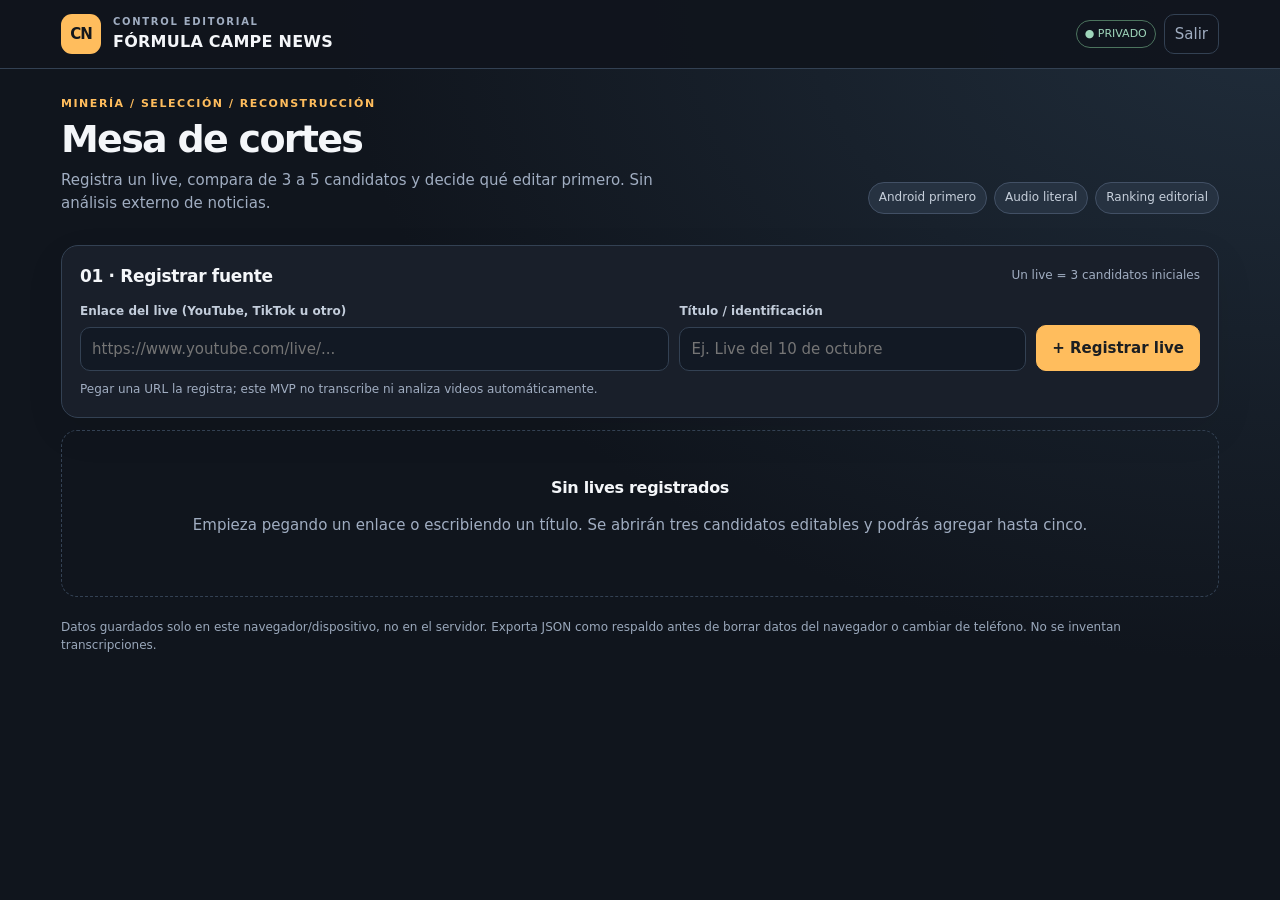
==== campe-board/index.html @ 27272484 "feat: mobile-first CampeNEWS private clipping dashboard" ====
<!doctype html>
<html lang="es">
<head>
<meta charset="utf-8">
<meta name="viewport" content="width=device-width,initial-scale=1,viewport-fit=cover">
<meta name="theme-color" content="#10151d">
<meta name="robots" content="noindex,nofollow,noarchive">
<title>FÓRMULA CAMPE NEWS · Mesa de cortes</title>
<style>
:root{color-scheme:dark;--bg:#10151d;--panel:#191f2a;--panel2:#202938;--line:#334153;--text:#f4f6f9;--muted:#a0adc1;--hot:#ffbd5d;--hot2:#eaa33d;--good:#9fd6bb;--bad:#f6b4ae}
*{box-sizing:border-box}html{scroll-behavior:smooth}body{margin:0;background:radial-gradient(ellipse at top right,#202d3b 0,transparent 52%),var(--bg);color:var(--text);font:15px/1.48 system-ui,-apple-system,"Segoe UI",sans-serif;min-height:100vh}
button,input,select,textarea{font:inherit}button{cursor:pointer}a{color:var(--hot)}.wrap{max-width:1190px;margin:auto;padding:0 16px 80px}
.top{border-bottom:1px solid var(--line);background:rgba(16,21,29,.95)}.topin{max-width:1190px;margin:auto;padding:14px 16px;display:flex;justify-content:space-between;align-items:center;gap:12px}.brand{display:flex;align-items:center;gap:12px}.mark{width:40px;height:40px;border-radius:11px;background:var(--hot);display:grid;place-items:center;color:#14171c;font-weight:900;letter-spacing:-1px}.brand small{display:block;letter-spacing:.17em;color:var(--muted);font-size:10px;font-weight:800}.brand strong{font-size:16px;letter-spacing:.015em}.topright{display:flex;align-items:center;gap:8px;flex-wrap:wrap;justify-content:flex-end}.priv{font-size:11px;color:var(--good);border:1px solid #4c745e;padding:5px 8px;border-radius:25px;white-space:nowrap}.ghost{background:transparent;border:1px solid var(--line);color:var(--muted);padding:8px 10px;border-radius:10px}
.kicker{font-size:11px;font-weight:800;letter-spacing:.14em;color:var(--hot);text-transform:uppercase}.hero{padding:27px 0 17px;display:flex;flex-wrap:wrap;justify-content:space-between;align-items:end;gap:16px}h1{font-size:clamp(25px,4.8vw,38px);letter-spacing:-.045em;line-height:1.13;margin:6px 0 8px}.hero p{max-width:610px;color:var(--muted);margin:0}.pills{display:flex;gap:7px;flex-wrap:wrap}.pill{background:#263241;border:1px solid #425065;color:#c6cfdb;padding:6px 10px;border-radius:30px;font-size:12px}
.section{background:var(--panel);border:1px solid var(--line);border-radius:17px;padding:18px;margin-top:14px;box-shadow:0 14px 40px #00000012}.heading{display:flex;align-items:center;justify-content:space-between;gap:12px;margin-bottom:14px;flex-wrap:wrap}h2{font-size:17px;margin:0;letter-spacing:-.02em}h3{font-size:16px;letter-spacing:-.02em;margin:0}.help,.dim{font-size:12px;color:var(--muted)}.gridform{display:grid;grid-template-columns:1.7fr 1fr auto;gap:10px;align-items:end}.field label{display:block;color:#c3cddb;font-size:12px;font-weight:650;margin:0 0 6px}.field input,.field select,.field textarea,.select,.miniinput{width:100%;background:#121924;border:1px solid var(--line);border-radius:10px;min-height:41px;color:var(--text);padding:10px 11px;outline:none}.field input:focus,.field select:focus,.field textarea:focus,.select:focus,.miniinput:focus{border-color:var(--hot);box-shadow:0 0 0 2px #ffbd5d26}.field textarea{min-height:92px;resize:vertical}.miniinput{padding:8px 9px;min-height:38px}.primary{border:1px solid var(--hot);background:var(--hot);color:#1b1e22;border-radius:10px;padding:11px 15px;font-weight:850}.primary:hover{background:#ffd18c}.secondary{border:1px solid #617086;background:#273346;color:var(--text);border-radius:10px;padding:10px 12px;font-weight:700}.danger{border-color:#795154!important;color:#ffb8b1!important}.tiny{font-size:12px;padding:7px 9px;border-radius:8px}.actions{display:flex;gap:8px;flex-wrap:wrap;align-items:center}.sourcebar{display:flex;gap:12px;align-items:end;flex-wrap:wrap}.sourcebar>.field{flex:1;min-width:190px}.sourceurl{overflow-wrap:anywhere}.tabbar{display:flex;gap:8px;margin:18px 0 5px}.tab{background:transparent;border:1px solid var(--line);color:var(--muted);border-radius:12px;padding:11px 16px;font-weight:750}.tab.active{background:#3b3328;border-color:var(--hot);color:var(--hot)}.stats{display:grid;grid-template-columns:repeat(3,1fr);gap:10px;margin:15px 0}.stat{background:#17212c;border:1px solid var(--line);padding:13px;border-radius:13px}.stat strong{font-size:21px;display:block;line-height:1.2}.stat span{font-size:11px;color:var(--muted)}
.ranking{display:grid;grid-template-columns:repeat(auto-fit,minmax(min(100%,325px),1fr));gap:12px;margin-top:12px}.clip{background:var(--panel);border:1px solid var(--line);border-radius:17px;padding:16px}.clip.first{border-color:#c3944d;box-shadow:inset 0 2px #b38446}.cliphead{display:flex;justify-content:space-between;align-items:start;gap:12px}.rank{font-size:10px;letter-spacing:.13em;color:var(--hot);font-weight:900}.score{text-align:right;background:#2f302b;border:1px solid #564a35;border-radius:12px;padding:6px 9px;min-width:70px}.score strong{font-size:23px;color:var(--hot);line-height:1.05;display:block}.score small{font-size:10px;color:#d0c4ac}.clip .field{margin-top:11px}.pair{display:grid;grid-template-columns:1fr 1fr;gap:9px}.triple{display:grid;grid-template-columns:repeat(3,1fr);gap:7px}.runtime{background:#242e3c;border-radius:10px;padding:8px 10px;margin-top:12px;display:flex;justify-content:space-between;gap:10px;align-items:center}.runtime strong{white-space:nowrap}.clipfoot{display:flex;gap:8px;margin-top:12px;justify-content:space-between}.clipfoot button:first-child{flex:1}.warnings{color:var(--bad);font-size:12px}
.cuthead{display:grid;grid-template-columns:1fr auto;gap:12px;align-items:end}.cutlist{margin-top:14px}.cutrow{background:#151c26;border:1px solid var(--line);border-radius:13px;padding:13px;margin:9px 0}.cuttop{display:flex;justify-content:space-between;align-items:center;gap:8px;margin-bottom:9px}.cutid{font-weight:800;font-size:13px;color:var(--hot)}.cutfields{display:grid;grid-template-columns:1fr 1fr 1.4fr;gap:9px}.cutrow .field{margin-top:10px}.empty{padding:45px 18px;text-align:center;border:1px dashed var(--line);border-radius:16px;color:var(--muted);margin-top:12px}.empty h3{color:var(--text);margin-bottom:8px}.listnote{color:var(--muted);font-size:12px;margin-top:10px}.foot{font-size:12px;color:#9aa8bb;margin:22px 0 0}.toast{position:fixed;bottom:18px;left:50%;transform:translateX(-50%);background:#fff2d7;color:#27231b;padding:10px 16px;border-radius:10px;font-weight:750;box-shadow:0 12px 35px #0006;z-index:10;display:none;max-width:90vw;text-align:center}.toast.show{display:block}
[hidden]{display:none!important}
@media(max-width:730px){.topright .ghost{padding:6px 8px;font-size:11px}.gridform{grid-template-columns:1fr}.hero{padding-top:22px}.section{padding:14px}.cuthead{grid-template-columns:1fr}.cutfields{grid-template-columns:1fr 1fr}.cutfields>.field:last-child{grid-column:1/-1}.stat{padding:10px}.stat strong{font-size:18px}.tab{flex:1;font-size:13px;padding:10px}.clip{padding:13px}.topin{padding:12px 14px}.brand strong{font-size:13px}}
</style>
</head>
<body>
<header class="top"><div class="topin"><div class="brand"><div class="mark">CN</div><div><small>CONTROL EDITORIAL</small><strong>FÓRMULA CAMPE NEWS</strong></div></div><div class="topright"><span class="priv">● PRIVADO</span><form method="post" action="/logout"><button class="ghost" type="submit">Salir</button></form></div></div></header>
<div class="wrap">
<div class="hero"><div><div class="kicker">MINERÍA / SELECCIÓN / RECONSTRUCCIÓN</div><h1>Mesa de cortes</h1><p>Registra un live, compara de 3 a 5 candidatos y decide qué editar primero. Sin análisis externo de noticias.</p></div><div class="pills"><span class="pill">Android primero</span><span class="pill">Audio literal</span><span class="pill">Ranking editorial</span></div></div>
<section class="section"><div class="heading"><h2>01 · Registrar fuente</h2><span class="help">Un live = 3 candidatos iniciales</span></div><form id="register" class="gridform"><div class="field"><label for="liveUrl">Enlace del live (YouTube, TikTok u otro)</label><input id="liveUrl" type="url" inputmode="url" placeholder="https://www.youtube.com/live/..." autocomplete="off"></div><div class="field"><label for="liveName">Título / identificación</label><input id="liveName" placeholder="Ej. Live del 10 de octubre" maxlength="140"></div><button class="primary" type="submit">+ Registrar live</button></form><div class="listnote">Pegar una URL la registra; este MVP no transcribe ni analiza videos automáticamente.</div></section>
<section class="section" id="workspace" hidden><div class="heading"><h2>02 · Fuente activa</h2><div class="actions"><button class="ghost tiny" data-action="exportjson" type="button">Respaldo JSON</button><button class="ghost tiny" type="button" id="importButton">Importar</button><input type="file" accept=".json,application/json" id="importFile" hidden><button class="ghost tiny danger" data-action="dellive" type="button">Eliminar live</button></div></div><div class="sourcebar"><div class="field"><label for="liveSelect">Seleccionar live guardado</label><select id="liveSelect"></select></div><div class="help" id="sourceInfo"></div></div></section>
<div id="workcontent" hidden><div class="tabbar" role="tablist" aria-label="Vistas del tablero"><button type="button" class="tab active" data-tab="ranking" role="tab" aria-selected="true">Ranking de clips</button><button type="button" class="tab" data-tab="cuts" role="tab" aria-selected="false">Tabla de cortes</button></div><div class="stats"><div class="stat"><strong id="liveCount">0</strong><span>Lives registrados</span></div><div class="stat"><strong id="clipCount">0/5</strong><span>Candidatos en el live</span></div><div class="stat"><strong id="bestScore">—</strong><span>Mejor puntuación / 10</span></div></div><div id="rankingView"><div class="heading"><h2>03 · Priorizar candidatos</h2><button class="secondary" data-action="addclip" id="addClip">+ Añadir candidato</button></div><p class="help">Ranking automático: hook 50%, tensión 30%, autonomía narrativa 20%. La duración se calcula a partir de IN/OUT; no hay verificación periodística.</p><div id="ranking" class="ranking"></div></div><div id="cutsView" hidden><section class="section"><div class="cuthead"><div class="field"><label for="focusSelect">Candidato para reconstrucción no lineal</label><select id="focusSelect"></select></div><div class="actions"><button type="button" class="secondary" data-action="copycuts">Copiar tabla</button><button type="button" class="secondary" data-action="exportcsv">CSV de cortes</button></div></div><p class="help" style="margin-bottom:0">El orden de estas filas es el orden de montaje propuesto, no necesariamente el del live. Escribe únicamente palabras literales del audio.</p><div id="cutSummary" class="runtime"></div><div id="cutList" class="cutlist"></div><button type="button" class="primary" data-action="addcut">+ Añadir segmento</button></section></div></div>
<div class="empty" id="empty"><h3>Sin lives registrados</h3><p>Empieza pegando un enlace o escribiendo un título. Se abrirán tres candidatos editables y podrás agregar hasta cinco.</p></div>
<p class="foot">Datos guardados solo en este navegador/dispositivo, no en el servidor. Exporta JSON como respaldo antes de borrar datos del navegador o cambiar de teléfono. No se inventan transcripciones.</p>
</div><div id="toast" class="toast" role="status" aria-live="polite"></div>
<script>
(function(){
"use strict";
var STORE="campe_news_board_v1";
var state={lives:[],active:null,focus:null,tab:"ranking"};
var timer;
function id(){return (typeof crypto!=="undefined" && crypto.randomUUID)?crypto.randomUUID():String(Date.now())+String(Math.random());}
function safe(x){return String(x==null?"":x).replace(/[&<>"']/g,function(ch){return {"&":"&amp;","<":"&lt;",">":"&gt;",'"':"&quot;","'":"&#39;"}[ch];});}
function link(x){try{var u=new URL(x);return /^(https?:)$/.test(u.protocol)?u.href:"";}catch(e){return "";}}
function clip(i){return {id:id(),title:"Candidato "+i,start:"",end:"",hook:7,tension:7,autonomy:7,literal:"",cuts:[]};}
function segment(){return {id:id(),role:"Gancho",start:"",end:"",literal:""};}
function current(){return state.lives.find(function(x){return x.id===state.active;})||null;}
function focused(){var l=current();return l&&l.clips.find(function(x){return x.id===state.focus;});}
function score(c){return Math.round((Number(c.hook||1)*.5+Number(c.tension||1)*.3+Number(c.autonomy||1)*.2)*10)/10;}
function sortClips(cs){return cs.slice().sort(function(a,b){return score(b)-score(a);});}
function seconds(x){var v=String(x||"").trim();if(!/^\d{1,3}:\d{2}(:\d{2})?$/.test(v))return NaN;var p=v.split(":").map(Number);if(p[p.length-1]>59||p.length===3&&p[1]>59)return NaN;return p.reduce(function(n,v){return n*60+v;},0);}
function diff(a,b){var x=seconds(a),y=seconds(b);return Number.isFinite(x)&&Number.isFinite(y)&&y>x?y-x:null;}
function fmt(s){if(s===null||!Number.isFinite(s))return "—";return Math.floor(s/3600)?[Math.floor(s/3600),Math.floor(s%3600/60),s%60].map(function(v){return String(v).padStart(2,"0");}).join(":"):[Math.floor(s/60),s%60].map(function(v){return String(v).padStart(2,"0");}).join(":");}
function fullDuration(c){var a=c.cuts.map(function(x){return diff(x.start,x.end);}).filter(function(x){return x!==null;});return a.length?a.reduce(function(x,y){return x+y;},0):diff(c.start,c.end);}
function toast(x){var el=document.getElementById("toast");el.textContent=x;el.classList.add("show");clearTimeout(timer);timer=setTimeout(function(){el.classList.remove("show");},2500);}
function save(){try{localStorage.setItem(STORE,JSON.stringify({lives:state.lives,active:state.active,focus:state.focus}));return true;}catch(e){toast("No se pudo guardar. Exporta un respaldo.");return false;}}
function load(){try{var x=JSON.parse(localStorage.getItem(STORE)||"{}");if(Array.isArray(x.lives)){state.lives=x.lives;state.active=x.active;state.focus=x.focus;}}catch(e){toast("No se pudo leer el almacenamiento local.");}}
function render(){var l=current();document.getElementById("workspace").hidden=!l;document.getElementById("workcontent").hidden=!l;document.getElementById("empty").hidden=!!l;if(!l)return;
if(!Array.isArray(l.clips))l.clips=[];if(l.clips.length>0&&!l.clips.some(function(c){return c.id===state.focus;}))state.focus=l.clips[0].id;
document.getElementById("liveSelect").innerHTML=state.lives.map(function(x){return '<option value="'+safe(x.id)+'" '+(x.id===state.active?"selected":"")+'>'+safe(x.title)+'</option>';}).join("");
var url=link(l.url);document.getElementById("sourceInfo").innerHTML=(url?'<a class="sourceurl" href="'+safe(url)+'" target="_blank" rel="noopener noreferrer">Abrir fuente ↗</a>':"Sin enlace")+' · '+safe(l.date||"");
document.getElementById("liveCount").textContent=state.lives.length;document.getElementById("clipCount").textContent=l.clips.length+"/5";document.getElementById("bestScore").textContent=l.clips.length?score(sortClips(l.clips)[0]).toFixed(1):"—";
document.getElementById("addClip").disabled=l.clips.length>=5;document.getElementById("addClip").textContent=l.clips.length>=5?"Máximo 5 candidatos":"+ Añadir candidato";
document.querySelectorAll("[data-tab]").forEach(function(b){var a=b.dataset.tab===state.tab;b.classList.toggle("active",a);b.setAttribute("aria-selected",String(a));});
document.getElementById("rankingView").hidden=state.tab!=="ranking";document.getElementById("cutsView").hidden=state.tab!=="cuts";renderRanking();renderCuts();
}
function f(label,inner){return '<div class="field"><label>'+label+'</label>'+inner+'</div>';}
function inp(c,k,placeholder,type){return '<input class="miniinput" data-clip="'+safe(c.id)+'" data-field="'+k+'" type="'+(type||"text")+'" '+(type==="number"?'min="1" max="10" step="1" inputmode="numeric"':'')+' value="'+safe(c[k])+'" placeholder="'+safe(placeholder||"")+'" aria-label="'+safe(k)+'">';}
function renderRanking(){var l=current();if(!l)return;var items=sortClips(l.clips);document.getElementById("ranking").innerHTML=items.map(function(c,i){if(!Array.isArray(c.cuts))c.cuts=[];var d=diff(c.start,c.end),r=fullDuration(c);var warning= c.start&&c.end&&d===null?'<span class="warnings">Revisa IN/OUT: usa MM:SS o HH:MM:SS, con OUT posterior a IN.</span>':"";
return '<article class="clip '+(i===0?"first":"")+'"><div class="cliphead"><div><div class="rank">PRIORIDAD #'+(i+1)+'</div><h3>'+safe(c.title||"Candidato sin título")+'</h3></div><div class="score"><strong>'+score(c).toFixed(1)+'</strong><small>/ 10</small></div></div>'+
f("Nombre del clip",inp(c,"title","Titular editorial"))+
'<div class="pair">'+f("IN · fuente",inp(c,"start","01:23:15"))+f("OUT · fuente",inp(c,"end","01:24:30"))+'</div>'+
'<div class="runtime"><span class="dim">Duración fuente: <strong>'+fmt(d)+'</strong></span><span class="dim">Montaje: <strong>'+fmt(r)+'</strong></span></div>'+warning+
'<div class="triple">'+f("Hook (1–10)",inp(c,"hook","", "number"))+f("Tensión (1–10)",inp(c,"tension","", "number"))+f("Autonomía (1–10)",inp(c,"autonomy","", "number"))+'</div>'+
f("Transcripción literal del candidato",'<textarea class="miniinput" data-clip="'+safe(c.id)+'" data-field="literal" rows="4" placeholder="Pega aquí las palabras exactas del audio. No parafrasear.">'+safe(c.literal)+'</textarea>')+
'<div class="clipfoot"><button class="primary" type="button" data-action="openclip" data-id="'+safe(c.id)+'">Abrir tabla de cortes ↗</button><button class="ghost tiny danger" type="button" data-action="delclip" data-id="'+safe(c.id)+'" '+(l.clips.length<=3?"disabled":"")+'>Quitar</button></div></article>';}).join("");
}
function renderCuts(){var l=current(),c=focused();if(!l||!c)return;document.getElementById("focusSelect").innerHTML=sortClips(l.clips).map(function(x,i){return '<option value="'+safe(x.id)+'" '+(x.id===state.focus?"selected":"")+'>#'+(i+1)+' · '+safe(x.title)+'</option>';}).join("");
var d=fullDuration(c);document.getElementById("cutSummary").innerHTML='<span>Orden de montaje · <strong>'+c.cuts.length+' segmento(s)</strong></span><span>Duración: <strong>'+fmt(d)+'</strong></span>';
document.getElementById("cutList").innerHTML=c.cuts.length?c.cuts.map(function(x,i){return '<div class="cutrow"><div class="cuttop"><span class="cutid">SEGMENTO '+String(i+1).padStart(2,"0")+'</span><div class="actions"><button class="ghost tiny" data-action="upcut" data-id="'+safe(x.id)+'" '+(i===0?"disabled":"")+'>↑</button><button class="ghost tiny" data-action="downcut" data-id="'+safe(x.id)+'" '+(i===c.cuts.length-1?"disabled":"")+'>↓</button><button class="ghost tiny danger" data-action="delcut" data-id="'+safe(x.id)+'">Quitar</button></div></div>'+
'<div class="cutfields">'+f("IN · live",cutInput(x,"start","00:00"))+f("OUT · live",cutInput(x,"end","00:00"))+f("Función narrativa",'<select class="select" data-cut="'+safe(x.id)+'" data-field="role">'+["Gancho","Desarrollo","Contraste","Remate","Cierre"].map(function(v){return '<option '+(v===x.role?"selected":"")+'>'+v+'</option>';}).join("")+'</select>')+'</div>'+
f("Audio literal del corte",'<textarea class="miniinput" rows="3" data-cut="'+safe(x.id)+'" data-field="literal" placeholder="Copia literalmente lo que se dice en este tramo.">'+safe(x.literal)+'</textarea>')+
'<div class="listnote">Duración de este segmento: '+fmt(diff(x.start,x.end))+'</div></div>';}).join(""):'<div class="empty"><h3>Sin segmentos</h3><p>Agrega un tramo, pega el audio literal y reordena filas para reconstruir.</p></div>';
}
function cutInput(x,k,p){return '<input class="miniinput" data-cut="'+safe(x.id)+'" data-field="'+k+'" value="'+safe(x[k])+'" placeholder="'+p+'" inputmode="text">';}
document.getElementById("register").addEventListener("submit",function(e){e.preventDefault();var u=document.getElementById("liveUrl").value.trim();var n=document.getElementById("liveName").value.trim();if(!u&&!n){toast("Ingresa un enlace o un título.");return;}if(u&&!link(u)){toast("El enlace debe comenzar con https:// o http://");return;}var l={id:id(),url:u,title:n||"Live "+new Date().toLocaleDateString("es-MX"),date:new Date().toLocaleDateString("es-MX"),clips:[clip(1),clip(2),clip(3)]};state.lives.unshift(l);state.active=l.id;state.focus=l.clips[0].id;state.tab="ranking";document.getElementById("register").reset();save();render();toast("Live registrado · 3 candidatos creados");});
document.getElementById("liveSelect").addEventListener("change",function(e){state.active=e.target.value;state.focus=null;state.tab="ranking";save();render();});
document.getElementById("focusSelect").addEventListener("change",function(e){state.focus=e.target.value;save();render();});
document.addEventListener("change",function(e){var el=e.target,c=focused(),l=current();if(!l)return;
if(el.dataset.clip){var a=l.clips.find(function(x){return x.id===el.dataset.clip;});if(!a)return;var k=el.dataset.field;if(!["title","start","end","hook","tension","autonomy","literal"].includes(k))return;var v=el.value;if(["hook","tension","autonomy"].includes(k))v=Math.min(10,Math.max(1,Number(v)||1));a[k]=v;save();render();}
else if(el.dataset.cut&&c){var x=c.cuts.find(function(t){return t.id===el.dataset.cut;});if(!x)return;var f=el.dataset.field;if(!["role","start","end","literal"].includes(f))return;x[f]=el.value;save();render();}
});
document.addEventListener("click",function(e){var el=e.target.closest("button"),l=current();if(!el)return;var tab=el.dataset.tab;if(tab){state.tab=tab;save();render();return;}var a=el.dataset.action;if(!a||!l)return;
if(a==="addclip"){if(l.clips.length>=5){toast("Máximo cinco candidatos.");return;}l.clips.push(clip(l.clips.length+1));save();render();toast("Candidato añadido");}
if(a==="openclip"){state.focus=el.dataset.id;state.tab="cuts";save();render();document.querySelector(".tabbar").scrollIntoView({behavior:"smooth"});}
if(a==="delclip"){if(l.clips.length<=3)return;if(!confirm("¿Quitar este candidato y sus cortes?"))return;l.clips=l.clips.filter(function(x){return x.id!==el.dataset.id;});save();render();}
if(a==="dellive"){if(!confirm("¿Eliminar este live y todos sus candidatos de este navegador?"))return;state.lives=state.lives.filter(function(x){return x.id!==l.id;});state.active=state.lives.length?state.lives[0].id:null;state.focus=null;save();render();toast("Live eliminado");}
if(a==="addcut"){var c=focused();if(!c)return;c.cuts.push(segment());save();render();toast("Segmento añadido");}
if(["upcut","downcut","delcut"].includes(a)){var c=focused();if(!c)return;var i=c.cuts.findIndex(function(x){return x.id===el.dataset.id;});if(i<0)return;if(a==="delcut")c.cuts.splice(i,1);else{var j=i+(a==="upcut"?-1:1);if(j<0||j>=c.cuts.length)return;var temp=c.cuts[i];c.cuts[i]=c.cuts[j];c.cuts[j]=temp;}save();render();}
if(a==="exportjson")download("campe-news-respaldo.json",JSON.stringify({version:1,exportedAt:new Date().toISOString(),lives:state.lives,active:state.active},null,2),"application/json");
if(a==="exportcsv"){var rows=[["Live","Rank","Candidato","Puntuación","Segmento","Rol","IN","OUT","Duración (seg)","Transcripción literal"]];sortClips(l.clips).forEach(function(c,i){c.cuts.forEach(function(x,j){rows.push([l.title,i+1,c.title,score(c),j+1,x.role,x.start,x.end,diff(x.start,x.end)??"",x.literal]);});});download("campe-news-cortes.csv","\uFEFF"+rows.map(function(r){return r.map(function(v){return '"'+String(v??"").replace(/"/g,'""')+'"';}).join(",");}).join("\r\n"),"text/csv;charset=utf-8");}
if(a==="copycuts"){var c=focused();if(!c)return;var lines=["CLIP: "+c.title,"LIVE: "+l.title,"PUNTUACIÓN: "+score(c).toFixed(1),"ORDEN | ROL | IN | OUT | AUDIO LITERAL"];c.cuts.forEach(function(x,i){lines.push([i+1,x.role,x.start,x.end,x.literal].join(" | "));});var s=lines.join("\n");if(navigator.clipboard&&navigator.clipboard.writeText)navigator.clipboard.writeText(s).then(function(){toast("Tabla copiada");},function(){fallback(s);});else fallback(s);}
});
function fallback(s){var t=document.createElement("textarea");t.value=s;t.style.position="fixed";t.style.top="-2000px";document.body.appendChild(t);t.select();var done=document.execCommand("copy");t.remove();toast(done?"Tabla copiada":"No se pudo copiar; usa CSV");}
function download(name,data,type){var b=new Blob([data],{type:type}),url=URL.createObjectURL(b),a=document.createElement("a");a.href=url;a.download=name;document.body.appendChild(a);a.click();a.remove();setTimeout(function(){URL.revokeObjectURL(url);},3000);toast("Archivo preparado");}
document.getElementById("importButton").addEventListener("click",function(){document.getElementById("importFile").click();});
document.getElementById("importFile").addEventListener("change",async function(e){var file=e.target.files[0];if(!file)return;if(file.size>2000000){toast("El respaldo supera 2 MB.");return;}try{var x=JSON.parse(await file.text());if(!Array.isArray(x.lives)||x.lives.some(function(l){return !l||typeof l.title!=="string"||!Array.isArray(l.clips)||l.clips.length<3||l.clips.length>5||l.clips.some(function(c){return !c||typeof c.id!=="string"||!Array.isArray(c.cuts);});})){throw Error("Formato inválido");}if(!confirm("¿Reemplazar todos los lives actuales por el respaldo?"))return;state.lives=x.lives;state.active=x.active||x.lives[0]?.id||null;state.focus=null;state.tab="ranking";save();render();toast("Respaldo restaurado");}catch(err){toast("JSON no compatible.");}e.target.value="";});
load();if(state.lives.length&&!current())state.active=state.lives[0].id;render();
})();
</script>
</body></html>
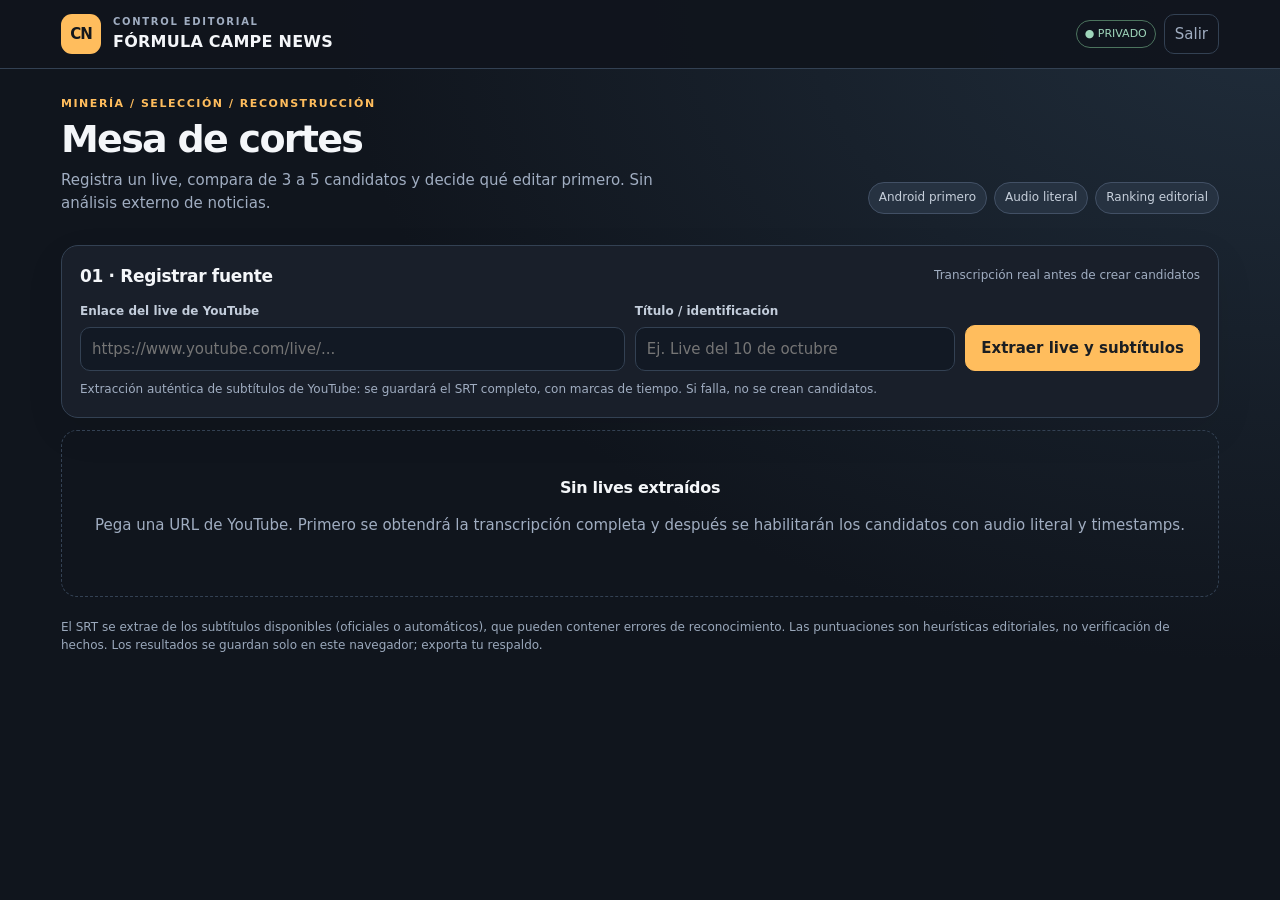
==== commit 0e04f332: "feat: genuine full transcript viewer and sourced clip reconstruction on Android" ====
--- a/campe-board/index.html
+++ b/campe-board/index.html
@@ -16,25 +16,25 @@
 .ranking{display:grid;grid-template-columns:repeat(auto-fit,minmax(min(100%,325px),1fr));gap:12px;margin-top:12px}.clip{background:var(--panel);border:1px solid var(--line);border-radius:17px;padding:16px}.clip.first{border-color:#c3944d;box-shadow:inset 0 2px #b38446}.cliphead{display:flex;justify-content:space-between;align-items:start;gap:12px}.rank{font-size:10px;letter-spacing:.13em;color:var(--hot);font-weight:900}.score{text-align:right;background:#2f302b;border:1px solid #564a35;border-radius:12px;padding:6px 9px;min-width:70px}.score strong{font-size:23px;color:var(--hot);line-height:1.05;display:block}.score small{font-size:10px;color:#d0c4ac}.clip .field{margin-top:11px}.pair{display:grid;grid-template-columns:1fr 1fr;gap:9px}.triple{display:grid;grid-template-columns:repeat(3,1fr);gap:7px}.runtime{background:#242e3c;border-radius:10px;padding:8px 10px;margin-top:12px;display:flex;justify-content:space-between;gap:10px;align-items:center}.runtime strong{white-space:nowrap}.clipfoot{display:flex;gap:8px;margin-top:12px;justify-content:space-between}.clipfoot button:first-child{flex:1}.warnings{color:var(--bad);font-size:12px}
 .cuthead{display:grid;grid-template-columns:1fr auto;gap:12px;align-items:end}.cutlist{margin-top:14px}.cutrow{background:#151c26;border:1px solid var(--line);border-radius:13px;padding:13px;margin:9px 0}.cuttop{display:flex;justify-content:space-between;align-items:center;gap:8px;margin-bottom:9px}.cutid{font-weight:800;font-size:13px;color:var(--hot)}.cutfields{display:grid;grid-template-columns:1fr 1fr 1.4fr;gap:9px}.cutrow .field{margin-top:10px}.empty{padding:45px 18px;text-align:center;border:1px dashed var(--line);border-radius:16px;color:var(--muted);margin-top:12px}.empty h3{color:var(--text);margin-bottom:8px}.listnote{color:var(--muted);font-size:12px;margin-top:10px}.foot{font-size:12px;color:#9aa8bb;margin:22px 0 0}.toast{position:fixed;bottom:18px;left:50%;transform:translateX(-50%);background:#fff2d7;color:#27231b;padding:10px 16px;border-radius:10px;font-weight:750;box-shadow:0 12px 35px #0006;z-index:10;display:none;max-width:90vw;text-align:center}.toast.show{display:block}
 [hidden]{display:none!important}
-@media(max-width:730px){.topright .ghost{padding:6px 8px;font-size:11px}.gridform{grid-template-columns:1fr}.hero{padding-top:22px}.section{padding:14px}.cuthead{grid-template-columns:1fr}.cutfields{grid-template-columns:1fr 1fr}.cutfields>.field:last-child{grid-column:1/-1}.stat{padding:10px}.stat strong{font-size:18px}.tab{flex:1;font-size:13px;padding:10px}.clip{padding:13px}.topin{padding:12px 14px}.brand strong{font-size:13px}}
+@media(max-width:730px){.topright .ghost{padding:6px 8px;font-size:11px}.gridform{grid-template-columns:1fr}.hero{padding-top:22px}.section{padding:14px}.cuthead{grid-template-columns:1fr}.cutfields{grid-template-columns:1fr 1fr}.cutfields>.field:last-child{grid-column:1/-1}.stat{padding:10px}.stat strong{font-size:18px}.tab{flex:1;font-size:12px;padding:10px 6px}.clip{padding:13px}.topin{padding:12px 14px}.brand strong{font-size:13px}}
 </style>
 </head>
 <body>
 <header class="top"><div class="topin"><div class="brand"><div class="mark">CN</div><div><small>CONTROL EDITORIAL</small><strong>FÓRMULA CAMPE NEWS</strong></div></div><div class="topright"><span class="priv">● PRIVADO</span><form method="post" action="/logout"><button class="ghost" type="submit">Salir</button></form></div></div></header>
 <div class="wrap">
 <div class="hero"><div><div class="kicker">MINERÍA / SELECCIÓN / RECONSTRUCCIÓN</div><h1>Mesa de cortes</h1><p>Registra un live, compara de 3 a 5 candidatos y decide qué editar primero. Sin análisis externo de noticias.</p></div><div class="pills"><span class="pill">Android primero</span><span class="pill">Audio literal</span><span class="pill">Ranking editorial</span></div></div>
-<section class="section"><div class="heading"><h2>01 · Registrar fuente</h2><span class="help">Un live = 3 candidatos iniciales</span></div><form id="register" class="gridform"><div class="field"><label for="liveUrl">Enlace del live (YouTube, TikTok u otro)</label><input id="liveUrl" type="url" inputmode="url" placeholder="https://www.youtube.com/live/..." autocomplete="off"></div><div class="field"><label for="liveName">Título / identificación</label><input id="liveName" placeholder="Ej. Live del 10 de octubre" maxlength="140"></div><button class="primary" type="submit">+ Registrar live</button></form><div class="listnote">Pegar una URL la registra; este MVP no transcribe ni analiza videos automáticamente.</div></section>
+<section class="section"><div class="heading"><h2>01 · Registrar fuente</h2><span class="help">Transcripción real antes de crear candidatos</span></div><form id="register" class="gridform"><div class="field"><label for="liveUrl">Enlace del live de YouTube</label><input id="liveUrl" type="url" inputmode="url" placeholder="https://www.youtube.com/live/..." autocomplete="off" required></div><div class="field"><label for="liveName">Título / identificación</label><input id="liveName" placeholder="Ej. Live del 10 de octubre" maxlength="140"></div><button class="primary" type="submit" id="extractButton">Extraer live y subtítulos</button></form><div class="listnote" id="extractStatus" role="status" aria-live="polite">Extracción auténtica de subtítulos de YouTube: se guardará el SRT completo, con marcas de tiempo. Si falla, no se crean candidatos.</div></section>
 <section class="section" id="workspace" hidden><div class="heading"><h2>02 · Fuente activa</h2><div class="actions"><button class="ghost tiny" data-action="exportjson" type="button">Respaldo JSON</button><button class="ghost tiny" type="button" id="importButton">Importar</button><input type="file" accept=".json,application/json" id="importFile" hidden><button class="ghost tiny danger" data-action="dellive" type="button">Eliminar live</button></div></div><div class="sourcebar"><div class="field"><label for="liveSelect">Seleccionar live guardado</label><select id="liveSelect"></select></div><div class="help" id="sourceInfo"></div></div></section>
-<div id="workcontent" hidden><div class="tabbar" role="tablist" aria-label="Vistas del tablero"><button type="button" class="tab active" data-tab="ranking" role="tab" aria-selected="true">Ranking de clips</button><button type="button" class="tab" data-tab="cuts" role="tab" aria-selected="false">Tabla de cortes</button></div><div class="stats"><div class="stat"><strong id="liveCount">0</strong><span>Lives registrados</span></div><div class="stat"><strong id="clipCount">0/5</strong><span>Candidatos en el live</span></div><div class="stat"><strong id="bestScore">—</strong><span>Mejor puntuación / 10</span></div></div><div id="rankingView"><div class="heading"><h2>03 · Priorizar candidatos</h2><button class="secondary" data-action="addclip" id="addClip">+ Añadir candidato</button></div><p class="help">Ranking automático: hook 50%, tensión 30%, autonomía narrativa 20%. La duración se calcula a partir de IN/OUT; no hay verificación periodística.</p><div id="ranking" class="ranking"></div></div><div id="cutsView" hidden><section class="section"><div class="cuthead"><div class="field"><label for="focusSelect">Candidato para reconstrucción no lineal</label><select id="focusSelect"></select></div><div class="actions"><button type="button" class="secondary" data-action="copycuts">Copiar tabla</button><button type="button" class="secondary" data-action="exportcsv">CSV de cortes</button></div></div><p class="help" style="margin-bottom:0">El orden de estas filas es el orden de montaje propuesto, no necesariamente el del live. Escribe únicamente palabras literales del audio.</p><div id="cutSummary" class="runtime"></div><div id="cutList" class="cutlist"></div><button type="button" class="primary" data-action="addcut">+ Añadir segmento</button></section></div></div>
-<div class="empty" id="empty"><h3>Sin lives registrados</h3><p>Empieza pegando un enlace o escribiendo un título. Se abrirán tres candidatos editables y podrás agregar hasta cinco.</p></div>
-<p class="foot">Datos guardados solo en este navegador/dispositivo, no en el servidor. Exporta JSON como respaldo antes de borrar datos del navegador o cambiar de teléfono. No se inventan transcripciones.</p>
+<div id="workcontent" hidden><div class="tabbar" role="tablist" aria-label="Vistas del tablero"><button type="button" class="tab active" data-tab="ranking" role="tab" aria-selected="true">Ranking de clips</button><button type="button" class="tab" data-tab="cuts" role="tab" aria-selected="false">Tabla de cortes</button><button type="button" class="tab" data-tab="transcript" role="tab" aria-selected="false">Transcripción</button></div><div class="stats"><div class="stat"><strong id="liveCount">0</strong><span>Lives registrados</span></div><div class="stat"><strong id="clipCount">0/5</strong><span>Candidatos en el live</span></div><div class="stat"><strong id="bestScore">—</strong><span>Mejor puntuación / 10</span></div></div><div id="rankingView"><div class="heading"><h2>03 · Priorizar candidatos</h2><button class="secondary" data-action="addclip" id="addClip">+ Añadir candidato</button></div><p class="help">Ranking editorial heurístico: hook 50%, tensión 30%, autonomía 20%. Audio tomado de los subtítulos extraídos, sin creación de frases nuevas.</p><div id="ranking" class="ranking"></div></div><div id="cutsView" hidden><section class="section"><div class="cuthead"><div class="field"><label for="focusSelect">Candidato para reconstrucción no lineal</label><select id="focusSelect"></select></div><div class="actions"><button type="button" class="secondary" data-action="copycuts">Copiar tabla</button><button type="button" class="secondary" data-action="exportcsv">CSV de cortes</button></div></div><p class="help" style="margin-bottom:0">El orden es el del montaje propuesto, no necesariamente el del live. El texto se obtiene automáticamente de los subtítulos al cambiar IN/OUT.</p><div id="cutSummary" class="runtime"></div><div id="cutList" class="cutlist"></div><button type="button" class="primary" data-action="addcut">+ Añadir segmento</button></section></div><div id="transcriptView" hidden><section class="section"><div class="heading"><div><h2>Transcripción fiel del video completo</h2><div class="help" id="transcriptMeta">Fuente: subtítulos originales de YouTube</div></div><div class="actions"><button class="secondary tiny" type="button" data-action="exportsrt">Descargar SRT</button><button class="secondary tiny" type="button" data-action="exporttxt">Descargar TXT</button></div></div><div class="field"><label for="searchTranscript">Buscar palabras en todo el live</label><input id="searchTranscript" placeholder="Ej. petróleo, Trump, bolsillo"></div><div class="listnote" id="transcriptCount"></div><div id="transcriptRows" class="cutlist"></div><div class="actions" style="justify-content:space-between"><button id="previousTranscript" class="secondary" type="button">Anterior</button><span id="transcriptPage" class="help"></span><button id="nextTranscript" class="secondary" type="button">Siguiente</button></div></section></div></div>
+<div class="empty" id="empty"><h3>Sin lives extraídos</h3><p>Pega una URL de YouTube. Primero se obtendrá la transcripción completa y después se habilitarán los candidatos con audio literal y timestamps.</p></div>
+<p class="foot">El SRT se extrae de los subtítulos disponibles (oficiales o automáticos), que pueden contener errores de reconocimiento. Las puntuaciones son heurísticas editoriales, no verificación de hechos. Los resultados se guardan solo en este navegador; exporta tu respaldo.</p>
 </div><div id="toast" class="toast" role="status" aria-live="polite"></div>
 <script>
 (function(){
 "use strict";
 var STORE="campe_news_board_v1";
 var state={lives:[],active:null,focus:null,tab:"ranking"};
-var timer;
+var timer, transcriptPage=0, transcriptSearch="";
 function id(){return (typeof crypto!=="undefined" && crypto.randomUUID)?crypto.randomUUID():String(Date.now())+String(Math.random());}
 function safe(x){return String(x==null?"":x).replace(/[&<>"']/g,function(ch){return {"&":"&amp;","<":"&lt;",">":"&gt;",'"':"&quot;","'":"&#39;"}[ch];});}
 function link(x){try{var u=new URL(x);return /^(https?:)$/.test(u.protocol)?u.href:"";}catch(e){return "";}}
@@ -47,6 +47,26 @@
 function seconds(x){var v=String(x||"").trim();if(!/^\d{1,3}:\d{2}(:\d{2})?$/.test(v))return NaN;var p=v.split(":").map(Number);if(p[p.length-1]>59||p.length===3&&p[1]>59)return NaN;return p.reduce(function(n,v){return n*60+v;},0);}
 function diff(a,b){var x=seconds(a),y=seconds(b);return Number.isFinite(x)&&Number.isFinite(y)&&y>x?y-x:null;}
 function fmt(s){if(s===null||!Number.isFinite(s))return "—";return Math.floor(s/3600)?[Math.floor(s/3600),Math.floor(s%3600/60),s%60].map(function(v){return String(v).padStart(2,"0");}).join(":"):[Math.floor(s/60),s%60].map(function(v){return String(v).padStart(2,"0");}).join(":");}
+function original(l){return l&&l.transcript&&Array.isArray(l.transcript.cues)?l.transcript.cues:[];}
+function literalFor(l,a,b){
+ var cues=original(l),x=seconds(a),y=seconds(b);
+ if(!Number.isFinite(x)||!Number.isFinite(y)||y<=x)return "";
+ return cues.filter(function(c){return c.end>x&&c.start<y;}).map(function(c){return c.text;}).join(" ");
+}
+function sourceLink(l,t){return "https://www.youtube.com/watch?v="+encodeURIComponent(l.videoId||"")+"&t="+Math.floor(t)+"s";}
+function renderTranscript(){
+ var l=current();if(!l)return;var a=original(l),q=transcriptSearch.toLocaleLowerCase("es").trim(),items=q?a.filter(function(x){return x.text.toLocaleLowerCase("es").includes(q);}):a;
+ var pages=Math.max(1,Math.ceil(items.length/100));transcriptPage=Math.min(transcriptPage,pages-1);
+ var t=l.transcript||{};
+ document.getElementById("transcriptMeta").textContent=(t.subtitleType==="auto"?"Automáticos":"Oficiales")+" · "+(t.language||"s/d")+" · "+(t.source||"origen")+" · SRT "+(t.rawSrt?t.rawSrt.length:0)+" caracteres";
+ document.getElementById("transcriptCount").textContent=items.length+" fragmentos con marcas de tiempo"+(q?" coinciden con la búsqueda":" extraídos del video completo")+".";
+ document.getElementById("transcriptRows").innerHTML=items.slice(transcriptPage*100,(transcriptPage+1)*100).map(function(x){
+  return '<div class="cutrow"><div class="cuttop"><a target="_blank" rel="noopener noreferrer" href="'+safe(sourceLink(l,x.start))+'">'+fmt(Math.floor(x.start))+' → '+fmt(Math.floor(x.end))+' ↗</a><span class="help">Audio transcrito</span></div><div>'+safe(x.text)+'</div></div>';
+ }).join("")||'<div class="empty">No hay coincidencias.</div>';
+ document.getElementById("transcriptPage").textContent="Página "+(transcriptPage+1)+" / "+pages;
+ document.getElementById("previousTranscript").disabled=transcriptPage===0;
+ document.getElementById("nextTranscript").disabled=transcriptPage>=pages-1;
+}
 function fullDuration(c){var a=c.cuts.map(function(x){return diff(x.start,x.end);}).filter(function(x){return x!==null;});return a.length?a.reduce(function(x,y){return x+y;},0):diff(c.start,c.end);}
 function toast(x){var el=document.getElementById("toast");el.textContent=x;el.classList.add("show");clearTimeout(timer);timer=setTimeout(function(){el.classList.remove("show");},2500);}
 function save(){try{localStorage.setItem(STORE,JSON.stringify({lives:state.lives,active:state.active,focus:state.focus}));return true;}catch(e){toast("No se pudo guardar. Exporta un respaldo.");return false;}}
@@ -58,7 +78,7 @@
 document.getElementById("liveCount").textContent=state.lives.length;document.getElementById("clipCount").textContent=l.clips.length+"/5";document.getElementById("bestScore").textContent=l.clips.length?score(sortClips(l.clips)[0]).toFixed(1):"—";
 document.getElementById("addClip").disabled=l.clips.length>=5;document.getElementById("addClip").textContent=l.clips.length>=5?"Máximo 5 candidatos":"+ Añadir candidato";
 document.querySelectorAll("[data-tab]").forEach(function(b){var a=b.dataset.tab===state.tab;b.classList.toggle("active",a);b.setAttribute("aria-selected",String(a));});
-document.getElementById("rankingView").hidden=state.tab!=="ranking";document.getElementById("cutsView").hidden=state.tab!=="cuts";renderRanking();renderCuts();
+document.getElementById("rankingView").hidden=state.tab!=="ranking";document.getElementById("cutsView").hidden=state.tab!=="cuts";document.getElementById("transcriptView").hidden=state.tab!=="transcript";renderRanking();renderCuts();renderTranscript();
 }
 function f(label,inner){return '<div class="field"><label>'+label+'</label>'+inner+'</div>';}
 function inp(c,k,placeholder,type){return '<input class="miniinput" data-clip="'+safe(c.id)+'" data-field="'+k+'" type="'+(type||"text")+'" '+(type==="number"?'min="1" max="10" step="1" inputmode="numeric"':'')+' value="'+safe(c[k])+'" placeholder="'+safe(placeholder||"")+'" aria-label="'+safe(k)+'">';}
@@ -68,39 +88,65 @@
 '<div class="pair">'+f("IN · fuente",inp(c,"start","01:23:15"))+f("OUT · fuente",inp(c,"end","01:24:30"))+'</div>'+
 '<div class="runtime"><span class="dim">Duración fuente: <strong>'+fmt(d)+'</strong></span><span class="dim">Montaje: <strong>'+fmt(r)+'</strong></span></div>'+warning+
 '<div class="triple">'+f("Hook (1–10)",inp(c,"hook","", "number"))+f("Tensión (1–10)",inp(c,"tension","", "number"))+f("Autonomía (1–10)",inp(c,"autonomy","", "number"))+'</div>'+
-f("Transcripción literal del candidato",'<textarea class="miniinput" data-clip="'+safe(c.id)+'" data-field="literal" rows="4" placeholder="Pega aquí las palabras exactas del audio. No parafrasear.">'+safe(c.literal)+'</textarea>')+
+f("Transcripción literal del candidato",'<textarea class="miniinput" rows="4" readonly aria-label="Transcripción extraída sin edición">'+safe(c.literal)+'</textarea>')+
 '<div class="clipfoot"><button class="primary" type="button" data-action="openclip" data-id="'+safe(c.id)+'">Abrir tabla de cortes ↗</button><button class="ghost tiny danger" type="button" data-action="delclip" data-id="'+safe(c.id)+'" '+(l.clips.length<=3?"disabled":"")+'>Quitar</button></div></article>';}).join("");
 }
 function renderCuts(){var l=current(),c=focused();if(!l||!c)return;document.getElementById("focusSelect").innerHTML=sortClips(l.clips).map(function(x,i){return '<option value="'+safe(x.id)+'" '+(x.id===state.focus?"selected":"")+'>#'+(i+1)+' · '+safe(x.title)+'</option>';}).join("");
 var d=fullDuration(c);document.getElementById("cutSummary").innerHTML='<span>Orden de montaje · <strong>'+c.cuts.length+' segmento(s)</strong></span><span>Duración: <strong>'+fmt(d)+'</strong></span>';
 document.getElementById("cutList").innerHTML=c.cuts.length?c.cuts.map(function(x,i){return '<div class="cutrow"><div class="cuttop"><span class="cutid">SEGMENTO '+String(i+1).padStart(2,"0")+'</span><div class="actions"><button class="ghost tiny" data-action="upcut" data-id="'+safe(x.id)+'" '+(i===0?"disabled":"")+'>↑</button><button class="ghost tiny" data-action="downcut" data-id="'+safe(x.id)+'" '+(i===c.cuts.length-1?"disabled":"")+'>↓</button><button class="ghost tiny danger" data-action="delcut" data-id="'+safe(x.id)+'">Quitar</button></div></div>'+
 '<div class="cutfields">'+f("IN · live",cutInput(x,"start","00:00"))+f("OUT · live",cutInput(x,"end","00:00"))+f("Función narrativa",'<select class="select" data-cut="'+safe(x.id)+'" data-field="role">'+["Gancho","Desarrollo","Contraste","Remate","Cierre"].map(function(v){return '<option '+(v===x.role?"selected":"")+'>'+v+'</option>';}).join("")+'</select>')+'</div>'+
-f("Audio literal del corte",'<textarea class="miniinput" rows="3" data-cut="'+safe(x.id)+'" data-field="literal" placeholder="Copia literalmente lo que se dice en este tramo.">'+safe(x.literal)+'</textarea>')+
-'<div class="listnote">Duración de este segmento: '+fmt(diff(x.start,x.end))+'</div></div>';}).join(""):'<div class="empty"><h3>Sin segmentos</h3><p>Agrega un tramo, pega el audio literal y reordena filas para reconstruir.</p></div>';
+f("Audio literal del corte",'<textarea class="miniinput" rows="3" readonly aria-label="Audio literal de los subtítulos">'+safe(x.literal)+'</textarea>')+
+'<div class="listnote">Duración de este segmento: '+fmt(diff(x.start,x.end))+'</div></div>';}).join(""):'<div class="empty"><h3>Sin segmentos</h3><p>Agrega un tramo, escribe IN/OUT y su audio literal se llenará desde el SRT. Después reordena.</p></div>';
 }
 function cutInput(x,k,p){return '<input class="miniinput" data-cut="'+safe(x.id)+'" data-field="'+k+'" value="'+safe(x[k])+'" placeholder="'+p+'" inputmode="text">';}
-document.getElementById("register").addEventListener("submit",function(e){e.preventDefault();var u=document.getElementById("liveUrl").value.trim();var n=document.getElementById("liveName").value.trim();if(!u&&!n){toast("Ingresa un enlace o un título.");return;}if(u&&!link(u)){toast("El enlace debe comenzar con https:// o http://");return;}var l={id:id(),url:u,title:n||"Live "+new Date().toLocaleDateString("es-MX"),date:new Date().toLocaleDateString("es-MX"),clips:[clip(1),clip(2),clip(3)]};state.lives.unshift(l);state.active=l.id;state.focus=l.clips[0].id;state.tab="ranking";document.getElementById("register").reset();save();render();toast("Live registrado · 3 candidatos creados");});
+document.getElementById("register").addEventListener("submit",async function(e){
+ e.preventDefault();
+ var u=document.getElementById("liveUrl").value.trim(),n=document.getElementById("liveName").value.trim(),btn=document.getElementById("extractButton"),status=document.getElementById("extractStatus");
+ if(!u||!link(u)){toast("Pega una URL válida de YouTube.");return;}
+ btn.disabled=true;btn.textContent="Extrayendo subtítulos…";
+ status.textContent="Conectando con el transcriptor real. Los lives largos pueden tardar. No cierres esta pestaña.";
+ try{
+  var response=await fetch("/api/extract",{method:"POST",headers:{"Content-Type":"application/json"},body:JSON.stringify({url:u})});
+  var data=await response.json();
+  if(!response.ok||data.error)throw Error(data.error||"Extracción fallida.");
+  if(!data.full||!data.rawSrt||!Array.isArray(data.cues)||!data.cues.length)throw Error("La transcripción no llegó completa.");
+  var l={id:id(),url:data.url,videoId:data.videoId,title:n||data.title,date:new Date().toLocaleDateString("es-MX"),
+   clips:data.clips||[],transcript:{cues:data.cues,rawSrt:data.rawSrt,language:data.language,
+   subtitleType:data.subtitleType,source:data.source,duration:data.duration,channel:data.channel}};
+  state.lives.unshift(l);state.active=l.id;state.focus=l.clips[0]?.id||null;state.tab="transcript";transcriptPage=0;transcriptSearch="";
+  document.getElementById("searchTranscript").value="";
+  save();render();document.getElementById("register").reset();
+  status.textContent="Éxito: "+data.totalCues+" segmentos reales y "+l.clips.length+" candidatos generados. Puedes revisar el texto íntegro.";
+  toast("SRT completo recibido: "+data.totalCues+" segmentos");
+ }catch(err){status.textContent="Extracción fallida: "+err.message+" No se crearon candidatos.";toast("No se pudo extraer el live.");}
+ finally{btn.disabled=false;btn.textContent="Extraer live y subtítulos";}
+});
 document.getElementById("liveSelect").addEventListener("change",function(e){state.active=e.target.value;state.focus=null;state.tab="ranking";save();render();});
 document.getElementById("focusSelect").addEventListener("change",function(e){state.focus=e.target.value;save();render();});
 document.addEventListener("change",function(e){var el=e.target,c=focused(),l=current();if(!l)return;
-if(el.dataset.clip){var a=l.clips.find(function(x){return x.id===el.dataset.clip;});if(!a)return;var k=el.dataset.field;if(!["title","start","end","hook","tension","autonomy","literal"].includes(k))return;var v=el.value;if(["hook","tension","autonomy"].includes(k))v=Math.min(10,Math.max(1,Number(v)||1));a[k]=v;save();render();}
-else if(el.dataset.cut&&c){var x=c.cuts.find(function(t){return t.id===el.dataset.cut;});if(!x)return;var f=el.dataset.field;if(!["role","start","end","literal"].includes(f))return;x[f]=el.value;save();render();}
+if(el.dataset.clip){var a=l.clips.find(function(x){return x.id===el.dataset.clip;});if(!a)return;var k=el.dataset.field;if(!["title","start","end","hook","tension","autonomy","literal"].includes(k))return;var v=el.value;if(["hook","tension","autonomy"].includes(k))v=Math.min(10,Math.max(1,Number(v)||1));a[k]=v;if(k==="start"||k==="end")a.literal=literalFor(l,a.start,a.end);save();render();}
+else if(el.dataset.cut&&c){var x=c.cuts.find(function(t){return t.id===el.dataset.cut;});if(!x)return;var f=el.dataset.field;if(!["role","start","end","literal"].includes(f))return;x[f]=el.value;if(f==="start"||f==="end")x.literal=literalFor(l,x.start,x.end);save();render();}
 });
 document.addEventListener("click",function(e){var el=e.target.closest("button"),l=current();if(!el)return;var tab=el.dataset.tab;if(tab){state.tab=tab;save();render();return;}var a=el.dataset.action;if(!a||!l)return;
 if(a==="addclip"){if(l.clips.length>=5){toast("Máximo cinco candidatos.");return;}l.clips.push(clip(l.clips.length+1));save();render();toast("Candidato añadido");}
 if(a==="openclip"){state.focus=el.dataset.id;state.tab="cuts";save();render();document.querySelector(".tabbar").scrollIntoView({behavior:"smooth"});}
 if(a==="delclip"){if(l.clips.length<=3)return;if(!confirm("¿Quitar este candidato y sus cortes?"))return;l.clips=l.clips.filter(function(x){return x.id!==el.dataset.id;});save();render();}
 if(a==="dellive"){if(!confirm("¿Eliminar este live y todos sus candidatos de este navegador?"))return;state.lives=state.lives.filter(function(x){return x.id!==l.id;});state.active=state.lives.length?state.lives[0].id:null;state.focus=null;save();render();toast("Live eliminado");}
-if(a==="addcut"){var c=focused();if(!c)return;c.cuts.push(segment());save();render();toast("Segmento añadido");}
+if(a==="addcut"){var c=focused();if(!c)return;c.cuts.push(segment());save();render();toast("Escribe IN y OUT para obtener audio literal");}
 if(["upcut","downcut","delcut"].includes(a)){var c=focused();if(!c)return;var i=c.cuts.findIndex(function(x){return x.id===el.dataset.id;});if(i<0)return;if(a==="delcut")c.cuts.splice(i,1);else{var j=i+(a==="upcut"?-1:1);if(j<0||j>=c.cuts.length)return;var temp=c.cuts[i];c.cuts[i]=c.cuts[j];c.cuts[j]=temp;}save();render();}
+if(a==="exportsrt"){if(l.transcript?.rawSrt)download("campe-"+(l.videoId||"live")+".srt",l.transcript.rawSrt,"text/plain;charset=utf-8");else toast("SRT no disponible para este registro.");}
+if(a==="exporttxt"){var txt=original(l).map(function(x){return "["+fmt(Math.floor(x.start))+"] "+x.text;}).join("\\n");if(txt)download("campe-"+(l.videoId||"live")+".txt",txt,"text/plain;charset=utf-8");}
 if(a==="exportjson")download("campe-news-respaldo.json",JSON.stringify({version:1,exportedAt:new Date().toISOString(),lives:state.lives,active:state.active},null,2),"application/json");
 if(a==="exportcsv"){var rows=[["Live","Rank","Candidato","Puntuación","Segmento","Rol","IN","OUT","Duración (seg)","Transcripción literal"]];sortClips(l.clips).forEach(function(c,i){c.cuts.forEach(function(x,j){rows.push([l.title,i+1,c.title,score(c),j+1,x.role,x.start,x.end,diff(x.start,x.end)??"",x.literal]);});});download("campe-news-cortes.csv","\uFEFF"+rows.map(function(r){return r.map(function(v){return '"'+String(v??"").replace(/"/g,'""')+'"';}).join(",");}).join("\r\n"),"text/csv;charset=utf-8");}
 if(a==="copycuts"){var c=focused();if(!c)return;var lines=["CLIP: "+c.title,"LIVE: "+l.title,"PUNTUACIÓN: "+score(c).toFixed(1),"ORDEN | ROL | IN | OUT | AUDIO LITERAL"];c.cuts.forEach(function(x,i){lines.push([i+1,x.role,x.start,x.end,x.literal].join(" | "));});var s=lines.join("\n");if(navigator.clipboard&&navigator.clipboard.writeText)navigator.clipboard.writeText(s).then(function(){toast("Tabla copiada");},function(){fallback(s);});else fallback(s);}
 });
 function fallback(s){var t=document.createElement("textarea");t.value=s;t.style.position="fixed";t.style.top="-2000px";document.body.appendChild(t);t.select();var done=document.execCommand("copy");t.remove();toast(done?"Tabla copiada":"No se pudo copiar; usa CSV");}
 function download(name,data,type){var b=new Blob([data],{type:type}),url=URL.createObjectURL(b),a=document.createElement("a");a.href=url;a.download=name;document.body.appendChild(a);a.click();a.remove();setTimeout(function(){URL.revokeObjectURL(url);},3000);toast("Archivo preparado");}
+document.getElementById("searchTranscript").addEventListener("input",function(e){transcriptSearch=e.target.value;transcriptPage=0;renderTranscript();});
+document.getElementById("previousTranscript").addEventListener("click",function(){transcriptPage=Math.max(0,transcriptPage-1);renderTranscript();});
+document.getElementById("nextTranscript").addEventListener("click",function(){transcriptPage++;renderTranscript();});
 document.getElementById("importButton").addEventListener("click",function(){document.getElementById("importFile").click();});
-document.getElementById("importFile").addEventListener("change",async function(e){var file=e.target.files[0];if(!file)return;if(file.size>2000000){toast("El respaldo supera 2 MB.");return;}try{var x=JSON.parse(await file.text());if(!Array.isArray(x.lives)||x.lives.some(function(l){return !l||typeof l.title!=="string"||!Array.isArray(l.clips)||l.clips.length<3||l.clips.length>5||l.clips.some(function(c){return !c||typeof c.id!=="string"||!Array.isArray(c.cuts);});})){throw Error("Formato inválido");}if(!confirm("¿Reemplazar todos los lives actuales por el respaldo?"))return;state.lives=x.lives;state.active=x.active||x.lives[0]?.id||null;state.focus=null;state.tab="ranking";save();render();toast("Respaldo restaurado");}catch(err){toast("JSON no compatible.");}e.target.value="";});
+document.getElementById("importFile").addEventListener("change",async function(e){var file=e.target.files[0];if(!file)return;if(file.size>12000000){toast("El respaldo supera 2 MB.");return;}try{var x=JSON.parse(await file.text());if(!Array.isArray(x.lives)||x.lives.some(function(l){return !l||typeof l.title!=="string"||!Array.isArray(l.clips)||l.clips.length>5||l.clips.some(function(c){return !c||typeof c.id!=="string"||!Array.isArray(c.cuts);});})){throw Error("Formato inválido");}if(!confirm("¿Reemplazar todos los lives actuales por el respaldo?"))return;state.lives=x.lives;state.active=x.active||x.lives[0]?.id||null;state.focus=null;state.tab="ranking";save();render();toast("Respaldo restaurado");}catch(err){toast("JSON no compatible.");}e.target.value="";});
 load();if(state.lives.length&&!current())state.active=state.lives[0].id;render();
 })();
 </script>
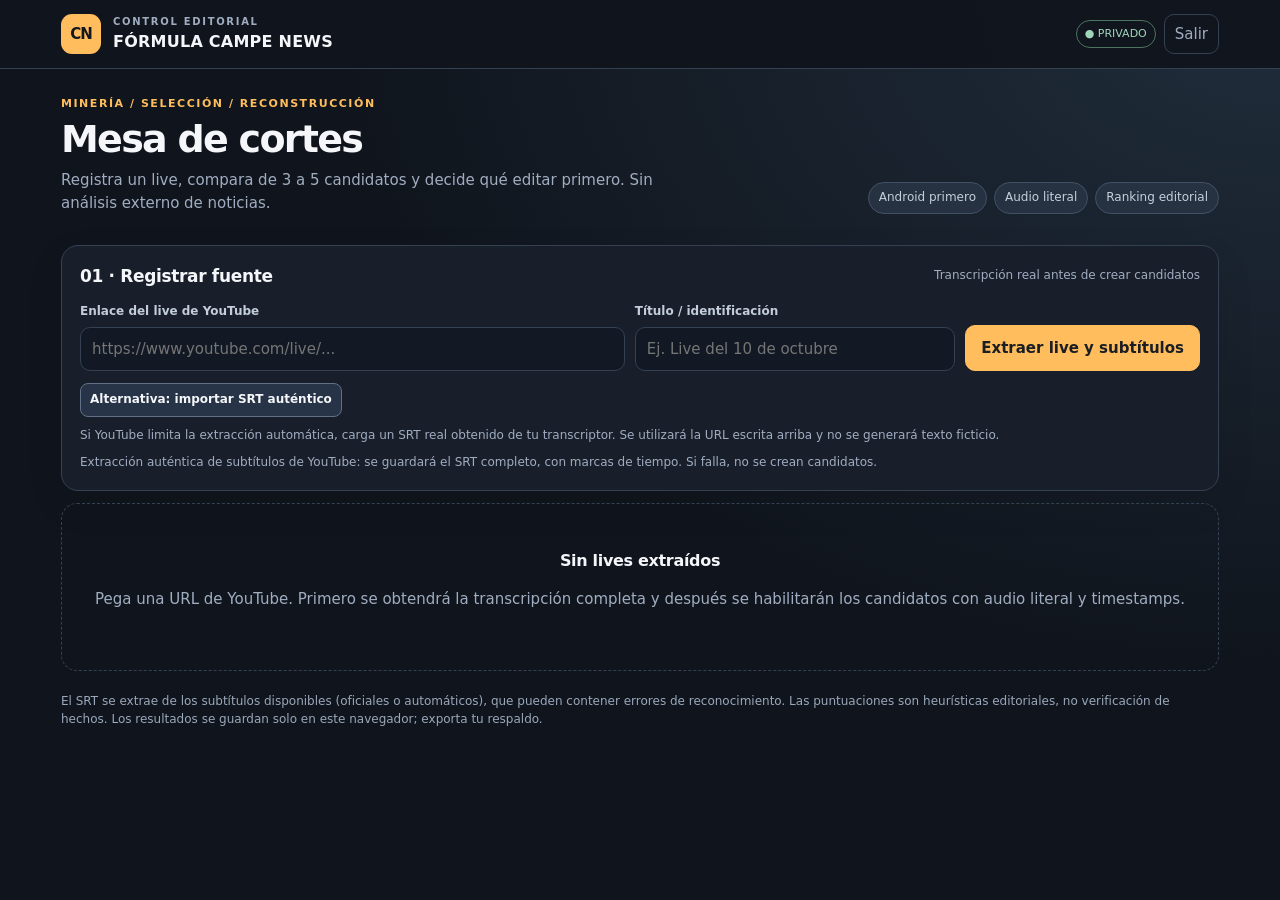
==== commit 2a0f5001: "feat: genuine SRT upload fallback on Android for blocked server captions" ====
--- a/campe-board/index.html
+++ b/campe-board/index.html
@@ -23,7 +23,7 @@
 <header class="top"><div class="topin"><div class="brand"><div class="mark">CN</div><div><small>CONTROL EDITORIAL</small><strong>FÓRMULA CAMPE NEWS</strong></div></div><div class="topright"><span class="priv">● PRIVADO</span><form method="post" action="/logout"><button class="ghost" type="submit">Salir</button></form></div></div></header>
 <div class="wrap">
 <div class="hero"><div><div class="kicker">MINERÍA / SELECCIÓN / RECONSTRUCCIÓN</div><h1>Mesa de cortes</h1><p>Registra un live, compara de 3 a 5 candidatos y decide qué editar primero. Sin análisis externo de noticias.</p></div><div class="pills"><span class="pill">Android primero</span><span class="pill">Audio literal</span><span class="pill">Ranking editorial</span></div></div>
-<section class="section"><div class="heading"><h2>01 · Registrar fuente</h2><span class="help">Transcripción real antes de crear candidatos</span></div><form id="register" class="gridform"><div class="field"><label for="liveUrl">Enlace del live de YouTube</label><input id="liveUrl" type="url" inputmode="url" placeholder="https://www.youtube.com/live/..." autocomplete="off" required></div><div class="field"><label for="liveName">Título / identificación</label><input id="liveName" placeholder="Ej. Live del 10 de octubre" maxlength="140"></div><button class="primary" type="submit" id="extractButton">Extraer live y subtítulos</button></form><div class="listnote" id="extractStatus" role="status" aria-live="polite">Extracción auténtica de subtítulos de YouTube: se guardará el SRT completo, con marcas de tiempo. Si falla, no se crean candidatos.</div></section>
+<section class="section"><div class="heading"><h2>01 · Registrar fuente</h2><span class="help">Transcripción real antes de crear candidatos</span></div><form id="register" class="gridform"><div class="field"><label for="liveUrl">Enlace del live de YouTube</label><input id="liveUrl" type="url" inputmode="url" placeholder="https://www.youtube.com/live/..." autocomplete="off" required></div><div class="field"><label for="liveName">Título / identificación</label><input id="liveName" placeholder="Ej. Live del 10 de octubre" maxlength="140"></div><button class="primary" type="submit" id="extractButton">Extraer live y subtítulos</button></form><div class="actions" style="margin-top:12px"><label for="srtFile" class="secondary tiny" style="cursor:pointer">Alternativa: importar SRT auténtico</label><input id="srtFile" type="file" accept=".srt,text/plain" hidden></div><div class="listnote">Si YouTube limita la extracción automática, carga un SRT real obtenido de tu transcriptor. Se utilizará la URL escrita arriba y no se generará texto ficticio.</div><div class="listnote" id="extractStatus" role="status" aria-live="polite">Extracción auténtica de subtítulos de YouTube: se guardará el SRT completo, con marcas de tiempo. Si falla, no se crean candidatos.</div></section>
 <section class="section" id="workspace" hidden><div class="heading"><h2>02 · Fuente activa</h2><div class="actions"><button class="ghost tiny" data-action="exportjson" type="button">Respaldo JSON</button><button class="ghost tiny" type="button" id="importButton">Importar</button><input type="file" accept=".json,application/json" id="importFile" hidden><button class="ghost tiny danger" data-action="dellive" type="button">Eliminar live</button></div></div><div class="sourcebar"><div class="field"><label for="liveSelect">Seleccionar live guardado</label><select id="liveSelect"></select></div><div class="help" id="sourceInfo"></div></div></section>
 <div id="workcontent" hidden><div class="tabbar" role="tablist" aria-label="Vistas del tablero"><button type="button" class="tab active" data-tab="ranking" role="tab" aria-selected="true">Ranking de clips</button><button type="button" class="tab" data-tab="cuts" role="tab" aria-selected="false">Tabla de cortes</button><button type="button" class="tab" data-tab="transcript" role="tab" aria-selected="false">Transcripción</button></div><div class="stats"><div class="stat"><strong id="liveCount">0</strong><span>Lives registrados</span></div><div class="stat"><strong id="clipCount">0/5</strong><span>Candidatos en el live</span></div><div class="stat"><strong id="bestScore">—</strong><span>Mejor puntuación / 10</span></div></div><div id="rankingView"><div class="heading"><h2>03 · Priorizar candidatos</h2><button class="secondary" data-action="addclip" id="addClip">+ Añadir candidato</button></div><p class="help">Ranking editorial heurístico: hook 50%, tensión 30%, autonomía 20%. Audio tomado de los subtítulos extraídos, sin creación de frases nuevas.</p><div id="ranking" class="ranking"></div></div><div id="cutsView" hidden><section class="section"><div class="cuthead"><div class="field"><label for="focusSelect">Candidato para reconstrucción no lineal</label><select id="focusSelect"></select></div><div class="actions"><button type="button" class="secondary" data-action="copycuts">Copiar tabla</button><button type="button" class="secondary" data-action="exportcsv">CSV de cortes</button></div></div><p class="help" style="margin-bottom:0">El orden es el del montaje propuesto, no necesariamente el del live. El texto se obtiene automáticamente de los subtítulos al cambiar IN/OUT.</p><div id="cutSummary" class="runtime"></div><div id="cutList" class="cutlist"></div><button type="button" class="primary" data-action="addcut">+ Añadir segmento</button></section></div><div id="transcriptView" hidden><section class="section"><div class="heading"><div><h2>Transcripción fiel del video completo</h2><div class="help" id="transcriptMeta">Fuente: subtítulos originales de YouTube</div></div><div class="actions"><button class="secondary tiny" type="button" data-action="exportsrt">Descargar SRT</button><button class="secondary tiny" type="button" data-action="exporttxt">Descargar TXT</button></div></div><div class="field"><label for="searchTranscript">Buscar palabras en todo el live</label><input id="searchTranscript" placeholder="Ej. petróleo, Trump, bolsillo"></div><div class="listnote" id="transcriptCount"></div><div id="transcriptRows" class="cutlist"></div><div class="actions" style="justify-content:space-between"><button id="previousTranscript" class="secondary" type="button">Anterior</button><span id="transcriptPage" class="help"></span><button id="nextTranscript" class="secondary" type="button">Siguiente</button></div></section></div></div>
 <div class="empty" id="empty"><h3>Sin lives extraídos</h3><p>Pega una URL de YouTube. Primero se obtendrá la transcripción completa y después se habilitarán los candidatos con audio literal y timestamps.</p></div>
@@ -99,6 +99,18 @@
 '<div class="listnote">Duración de este segmento: '+fmt(diff(x.start,x.end))+'</div></div>';}).join(""):'<div class="empty"><h3>Sin segmentos</h3><p>Agrega un tramo, escribe IN/OUT y su audio literal se llenará desde el SRT. Después reordena.</p></div>';
 }
 function cutInput(x,k,p){return '<input class="miniinput" data-cut="'+safe(x.id)+'" data-field="'+k+'" value="'+safe(x[k])+'" placeholder="'+p+'" inputmode="text">';}
+function applyExtractedData(data,n){
+ if(!data.full||!data.rawSrt||!Array.isArray(data.cues)||!data.cues.length)throw Error("La transcripción no llegó completa.");
+ var l={id:id(),url:data.url,videoId:data.videoId,title:n||data.title,date:new Date().toLocaleDateString("es-MX"),
+  clips:data.clips||[],transcript:{cues:data.cues,rawSrt:data.rawSrt,language:data.language,
+  subtitleType:data.subtitleType,source:data.source,duration:data.duration,channel:data.channel}};
+ state.lives.unshift(l);state.active=l.id;state.focus=l.clips[0]?.id||null;state.tab="transcript";transcriptPage=0;transcriptSearch="";
+ document.getElementById("searchTranscript").value="";
+ save();render();document.getElementById("register").reset();
+ status.textContent="Éxito: "+data.totalCues+" segmentos reales y "+l.clips.length+" candidatos generados. Puedes revisar el texto íntegro.";
+ toast("SRT completo recibido: "+data.totalCues+" segmentos");
+
+}
 document.getElementById("register").addEventListener("submit",async function(e){
  e.preventDefault();
  var u=document.getElementById("liveUrl").value.trim(),n=document.getElementById("liveName").value.trim(),btn=document.getElementById("extractButton"),status=document.getElementById("extractStatus");
@@ -109,17 +121,22 @@
   var response=await fetch("/api/extract",{method:"POST",headers:{"Content-Type":"application/json"},body:JSON.stringify({url:u})});
   var data=await response.json();
   if(!response.ok||data.error)throw Error(data.error||"Extracción fallida.");
-  if(!data.full||!data.rawSrt||!Array.isArray(data.cues)||!data.cues.length)throw Error("La transcripción no llegó completa.");
-  var l={id:id(),url:data.url,videoId:data.videoId,title:n||data.title,date:new Date().toLocaleDateString("es-MX"),
-   clips:data.clips||[],transcript:{cues:data.cues,rawSrt:data.rawSrt,language:data.language,
-   subtitleType:data.subtitleType,source:data.source,duration:data.duration,channel:data.channel}};
-  state.lives.unshift(l);state.active=l.id;state.focus=l.clips[0]?.id||null;state.tab="transcript";transcriptPage=0;transcriptSearch="";
-  document.getElementById("searchTranscript").value="";
-  save();render();document.getElementById("register").reset();
-  status.textContent="Éxito: "+data.totalCues+" segmentos reales y "+l.clips.length+" candidatos generados. Puedes revisar el texto íntegro.";
-  toast("SRT completo recibido: "+data.totalCues+" segmentos");
+  applyExtractedData(data,n);
  }catch(err){status.textContent="Extracción fallida: "+err.message+" No se crearon candidatos.";toast("No se pudo extraer el live.");}
  finally{btn.disabled=false;btn.textContent="Extraer live y subtítulos";}
+});
+document.getElementById("srtFile").addEventListener("change",async function(e){
+ var file=e.target.files[0];if(!file)return;
+ var u=document.getElementById("liveUrl").value.trim(),n=document.getElementById("liveName").value.trim(),status=document.getElementById("extractStatus");
+ try{
+  if(!u)throw Error("Primero pega la URL de YouTube a la que corresponde el archivo.");
+  if(file.size>7000000)throw Error("SRT muy grande: máximo 7 MB.");
+  status.textContent="Analizando archivo SRT real…";
+  var result=await fetch("/api/import-srt",{method:"POST",headers:{"Content-Type":"application/json"},body:JSON.stringify({url:u,rawSrt:await file.text()})});
+  var data=await result.json();if(!result.ok||data.error)throw Error(data.error||"No pudo importarse el SRT.");
+  applyExtractedData(data,n);
+ }catch(err){status.textContent="No se importó el SRT: "+err.message;toast(err.message);}
+ e.target.value="";
 });
 document.getElementById("liveSelect").addEventListener("change",function(e){state.active=e.target.value;state.focus=null;state.tab="ranking";save();render();});
 document.getElementById("focusSelect").addEventListener("change",function(e){state.focus=e.target.value;save();render();});
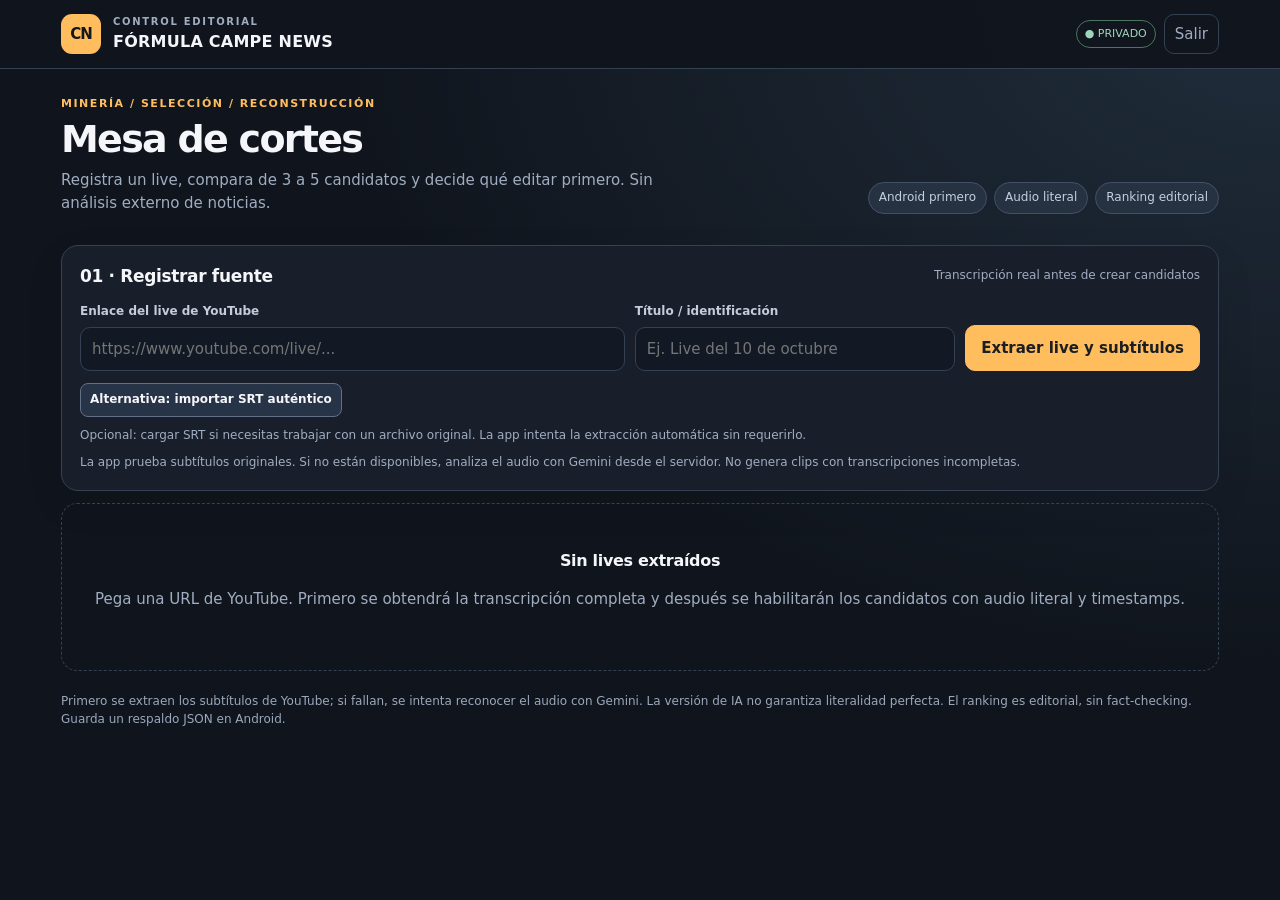
==== commit 67a4c11a: "fix: Android app automatically polls extraction jobs and displays transcription provenance" ====
--- a/campe-board/index.html
+++ b/campe-board/index.html
@@ -23,11 +23,11 @@
 <header class="top"><div class="topin"><div class="brand"><div class="mark">CN</div><div><small>CONTROL EDITORIAL</small><strong>FÓRMULA CAMPE NEWS</strong></div></div><div class="topright"><span class="priv">● PRIVADO</span><form method="post" action="/logout"><button class="ghost" type="submit">Salir</button></form></div></div></header>
 <div class="wrap">
 <div class="hero"><div><div class="kicker">MINERÍA / SELECCIÓN / RECONSTRUCCIÓN</div><h1>Mesa de cortes</h1><p>Registra un live, compara de 3 a 5 candidatos y decide qué editar primero. Sin análisis externo de noticias.</p></div><div class="pills"><span class="pill">Android primero</span><span class="pill">Audio literal</span><span class="pill">Ranking editorial</span></div></div>
-<section class="section"><div class="heading"><h2>01 · Registrar fuente</h2><span class="help">Transcripción real antes de crear candidatos</span></div><form id="register" class="gridform"><div class="field"><label for="liveUrl">Enlace del live de YouTube</label><input id="liveUrl" type="url" inputmode="url" placeholder="https://www.youtube.com/live/..." autocomplete="off" required></div><div class="field"><label for="liveName">Título / identificación</label><input id="liveName" placeholder="Ej. Live del 10 de octubre" maxlength="140"></div><button class="primary" type="submit" id="extractButton">Extraer live y subtítulos</button></form><div class="actions" style="margin-top:12px"><label for="srtFile" class="secondary tiny" style="cursor:pointer">Alternativa: importar SRT auténtico</label><input id="srtFile" type="file" accept=".srt,text/plain" hidden></div><div class="listnote">Si YouTube limita la extracción automática, carga un SRT real obtenido de tu transcriptor. Se utilizará la URL escrita arriba y no se generará texto ficticio.</div><div class="listnote" id="extractStatus" role="status" aria-live="polite">Extracción auténtica de subtítulos de YouTube: se guardará el SRT completo, con marcas de tiempo. Si falla, no se crean candidatos.</div></section>
+<section class="section"><div class="heading"><h2>01 · Registrar fuente</h2><span class="help">Transcripción real antes de crear candidatos</span></div><form id="register" class="gridform"><div class="field"><label for="liveUrl">Enlace del live de YouTube</label><input id="liveUrl" type="url" inputmode="url" placeholder="https://www.youtube.com/live/..." autocomplete="off" required></div><div class="field"><label for="liveName">Título / identificación</label><input id="liveName" placeholder="Ej. Live del 10 de octubre" maxlength="140"></div><button class="primary" type="submit" id="extractButton">Extraer live y subtítulos</button></form><div class="actions" style="margin-top:12px"><label for="srtFile" class="secondary tiny" style="cursor:pointer">Alternativa: importar SRT auténtico</label><input id="srtFile" type="file" accept=".srt,text/plain" hidden></div><div class="listnote">Opcional: cargar SRT si necesitas trabajar con un archivo original. La app intenta la extracción automática sin requerirlo.</div><div class="listnote" id="extractStatus" role="status" aria-live="polite">La app prueba subtítulos originales. Si no están disponibles, analiza el audio con Gemini desde el servidor. No genera clips con transcripciones incompletas.</div></section>
 <section class="section" id="workspace" hidden><div class="heading"><h2>02 · Fuente activa</h2><div class="actions"><button class="ghost tiny" data-action="exportjson" type="button">Respaldo JSON</button><button class="ghost tiny" type="button" id="importButton">Importar</button><input type="file" accept=".json,application/json" id="importFile" hidden><button class="ghost tiny danger" data-action="dellive" type="button">Eliminar live</button></div></div><div class="sourcebar"><div class="field"><label for="liveSelect">Seleccionar live guardado</label><select id="liveSelect"></select></div><div class="help" id="sourceInfo"></div></div></section>
 <div id="workcontent" hidden><div class="tabbar" role="tablist" aria-label="Vistas del tablero"><button type="button" class="tab active" data-tab="ranking" role="tab" aria-selected="true">Ranking de clips</button><button type="button" class="tab" data-tab="cuts" role="tab" aria-selected="false">Tabla de cortes</button><button type="button" class="tab" data-tab="transcript" role="tab" aria-selected="false">Transcripción</button></div><div class="stats"><div class="stat"><strong id="liveCount">0</strong><span>Lives registrados</span></div><div class="stat"><strong id="clipCount">0/5</strong><span>Candidatos en el live</span></div><div class="stat"><strong id="bestScore">—</strong><span>Mejor puntuación / 10</span></div></div><div id="rankingView"><div class="heading"><h2>03 · Priorizar candidatos</h2><button class="secondary" data-action="addclip" id="addClip">+ Añadir candidato</button></div><p class="help">Ranking editorial heurístico: hook 50%, tensión 30%, autonomía 20%. Audio tomado de los subtítulos extraídos, sin creación de frases nuevas.</p><div id="ranking" class="ranking"></div></div><div id="cutsView" hidden><section class="section"><div class="cuthead"><div class="field"><label for="focusSelect">Candidato para reconstrucción no lineal</label><select id="focusSelect"></select></div><div class="actions"><button type="button" class="secondary" data-action="copycuts">Copiar tabla</button><button type="button" class="secondary" data-action="exportcsv">CSV de cortes</button></div></div><p class="help" style="margin-bottom:0">El orden es el del montaje propuesto, no necesariamente el del live. El texto se obtiene automáticamente de los subtítulos al cambiar IN/OUT.</p><div id="cutSummary" class="runtime"></div><div id="cutList" class="cutlist"></div><button type="button" class="primary" data-action="addcut">+ Añadir segmento</button></section></div><div id="transcriptView" hidden><section class="section"><div class="heading"><div><h2>Transcripción fiel del video completo</h2><div class="help" id="transcriptMeta">Fuente: subtítulos originales de YouTube</div></div><div class="actions"><button class="secondary tiny" type="button" data-action="exportsrt">Descargar SRT</button><button class="secondary tiny" type="button" data-action="exporttxt">Descargar TXT</button></div></div><div class="field"><label for="searchTranscript">Buscar palabras en todo el live</label><input id="searchTranscript" placeholder="Ej. petróleo, Trump, bolsillo"></div><div class="listnote" id="transcriptCount"></div><div id="transcriptRows" class="cutlist"></div><div class="actions" style="justify-content:space-between"><button id="previousTranscript" class="secondary" type="button">Anterior</button><span id="transcriptPage" class="help"></span><button id="nextTranscript" class="secondary" type="button">Siguiente</button></div></section></div></div>
 <div class="empty" id="empty"><h3>Sin lives extraídos</h3><p>Pega una URL de YouTube. Primero se obtendrá la transcripción completa y después se habilitarán los candidatos con audio literal y timestamps.</p></div>
-<p class="foot">El SRT se extrae de los subtítulos disponibles (oficiales o automáticos), que pueden contener errores de reconocimiento. Las puntuaciones son heurísticas editoriales, no verificación de hechos. Los resultados se guardan solo en este navegador; exporta tu respaldo.</p>
+<p class="foot">Primero se extraen los subtítulos de YouTube; si fallan, se intenta reconocer el audio con Gemini. La versión de IA no garantiza literalidad perfecta. El ranking es editorial, sin fact-checking. Guarda un respaldo JSON en Android.</p>
 </div><div id="toast" class="toast" role="status" aria-live="polite"></div>
 <script>
 (function(){
@@ -58,8 +58,8 @@
  var l=current();if(!l)return;var a=original(l),q=transcriptSearch.toLocaleLowerCase("es").trim(),items=q?a.filter(function(x){return x.text.toLocaleLowerCase("es").includes(q);}):a;
  var pages=Math.max(1,Math.ceil(items.length/100));transcriptPage=Math.min(transcriptPage,pages-1);
  var t=l.transcript||{};
- document.getElementById("transcriptMeta").textContent=(t.subtitleType==="auto"?"Automáticos":"Oficiales")+" · "+(t.language||"s/d")+" · "+(t.source||"origen")+" · SRT "+(t.rawSrt?t.rawSrt.length:0)+" caracteres";
- document.getElementById("transcriptCount").textContent=items.length+" fragmentos con marcas de tiempo"+(q?" coinciden con la búsqueda":" extraídos del video completo")+".";
+ document.getElementById("transcriptMeta").textContent=(t.subtitleType==="ai"?"IA: reconocimiento de audio":t.subtitleType==="auto"?"YouTube: automáticos":t.subtitleType==="official"?"YouTube: oficiales":"SRT importado")+" · "+(t.language||"s/d")+" · "+(t.source||"origen")+" · SRT "+(t.rawSrt?t.rawSrt.length:0)+" caracteres";
+ document.getElementById("transcriptCount").textContent=items.length+" fragmentos con marcas de tiempo"+(q?" coinciden con la búsqueda":" del video")+"."+(t.subtitleType==="ai"?" Transcripción IA: revisar coincidencia con audio antes de editar.":"");
  document.getElementById("transcriptRows").innerHTML=items.slice(transcriptPage*100,(transcriptPage+1)*100).map(function(x){
   return '<div class="cutrow"><div class="cuttop"><a target="_blank" rel="noopener noreferrer" href="'+safe(sourceLink(l,x.start))+'">'+fmt(Math.floor(x.start))+' → '+fmt(Math.floor(x.end))+' ↗</a><span class="help">Audio transcrito</span></div><div>'+safe(x.text)+'</div></div>';
  }).join("")||'<div class="empty">No hay coincidencias.</div>';
@@ -100,6 +100,7 @@
 }
 function cutInput(x,k,p){return '<input class="miniinput" data-cut="'+safe(x.id)+'" data-field="'+k+'" value="'+safe(x[k])+'" placeholder="'+p+'" inputmode="text">';}
 function applyExtractedData(data,n){
+ var status=document.getElementById("extractStatus");
  if(!data.full||!data.rawSrt||!Array.isArray(data.cues)||!data.cues.length)throw Error("La transcripción no llegó completa.");
  var l={id:id(),url:data.url,videoId:data.videoId,title:n||data.title,date:new Date().toLocaleDateString("es-MX"),
   clips:data.clips||[],transcript:{cues:data.cues,rawSrt:data.rawSrt,language:data.language,
@@ -107,22 +108,35 @@
  state.lives.unshift(l);state.active=l.id;state.focus=l.clips[0]?.id||null;state.tab="transcript";transcriptPage=0;transcriptSearch="";
  document.getElementById("searchTranscript").value="";
  save();render();document.getElementById("register").reset();
- status.textContent="Éxito: "+data.totalCues+" segmentos reales y "+l.clips.length+" candidatos generados. Puedes revisar el texto íntegro.";
- toast("SRT completo recibido: "+data.totalCues+" segmentos");
+ status.textContent="Éxito: "+data.totalCues+" segmentos con marcas de tiempo; "+l.clips.length+" candidatos. Fuente: "+data.source+(data.transcriptionDisclaimer?" · "+data.transcriptionDisclaimer:"");
+ toast("Transcripción procesada: "+data.totalCues+" segmentos");
 
 }
 document.getElementById("register").addEventListener("submit",async function(e){
  e.preventDefault();
- var u=document.getElementById("liveUrl").value.trim(),n=document.getElementById("liveName").value.trim(),btn=document.getElementById("extractButton"),status=document.getElementById("extractStatus");
+ const u=document.getElementById("liveUrl").value.trim(),n=document.getElementById("liveName").value.trim();
+ const btn=document.getElementById("extractButton"),status=document.getElementById("extractStatus");
  if(!u||!link(u)){toast("Pega una URL válida de YouTube.");return;}
- btn.disabled=true;btn.textContent="Extrayendo subtítulos…";
- status.textContent="Conectando con el transcriptor real. Los lives largos pueden tardar. No cierres esta pestaña.";
+ btn.disabled=true;btn.textContent="Procesando live…";
+ status.textContent="Solicitando subtítulos originales y reconocimiento de audio cuando sea necesario…";
  try{
-  var response=await fetch("/api/extract",{method:"POST",headers:{"Content-Type":"application/json"},body:JSON.stringify({url:u})});
-  var data=await response.json();
-  if(!response.ok||data.error)throw Error(data.error||"Extracción fallida.");
-  applyExtractedData(data,n);
- }catch(err){status.textContent="Extracción fallida: "+err.message+" No se crearon candidatos.";toast("No se pudo extraer el live.");}
+  const created=await fetch("/api/jobs",{method:"POST",headers:{"Content-Type":"application/json"},body:JSON.stringify({url:u})});
+  const begin=await created.json();
+  if(!created.ok||!begin.id)throw Error(begin.error||"No se inició la extracción.");
+  let job,finished=false;
+  const limit=Date.now()+45*60*1000;
+  while(Date.now()<limit){
+   await new Promise(resolve=>setTimeout(resolve,2500));
+   const response=await fetch("/api/jobs/"+encodeURIComponent(begin.id),{cache:"no-store"});
+   job=await response.json();
+   if(!response.ok)throw Error(job.error||"No se pudo consultar la extracción.");
+   status.textContent=(job.stage||"Procesando")+(Number.isFinite(job.progress)?" · "+job.progress+"%":"")+". Puedes mantener la pantalla abierta.";
+   if(job.status==="failed")throw Error(job.error||"No se pudo procesar el video.");
+   if(job.status==="complete"){finished=true;break;}
+  }
+  if(!finished)throw Error("La extracción superó el límite de espera. No hay transcripción íntegra verificada.");
+  applyExtractedData(job.result,n);
+ }catch(err){status.textContent="No se pudo completar este live: "+err.message+" No se crearon candidatos.";toast("Extracción incompleta");}
  finally{btn.disabled=false;btn.textContent="Extraer live y subtítulos";}
 });
 document.getElementById("srtFile").addEventListener("change",async function(e){
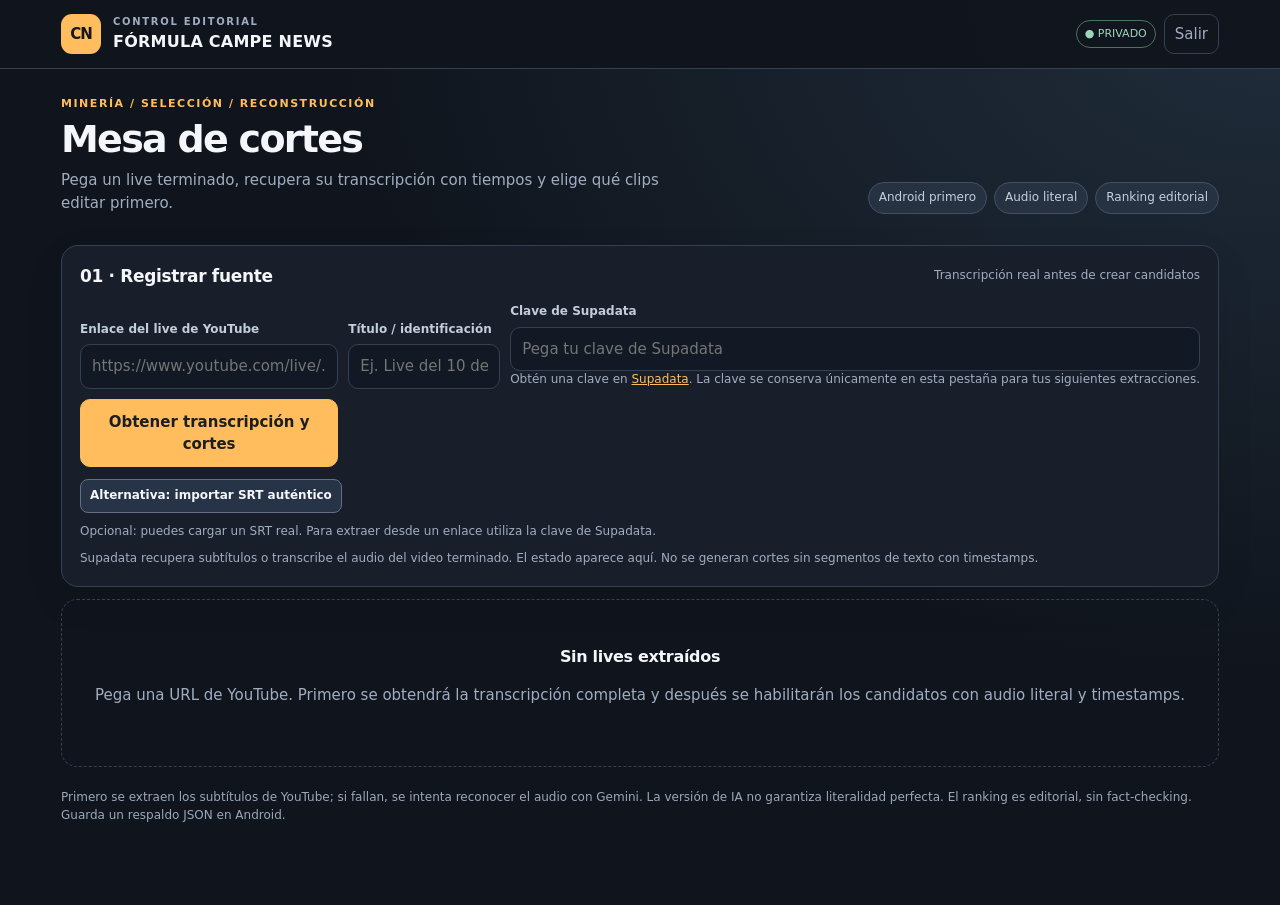
==== commit 3eed12fb: "feat: Android Supadata key setup, resilient job polling and recovery after reload" ====
--- a/campe-board/index.html
+++ b/campe-board/index.html
@@ -22,8 +22,8 @@
 <body>
 <header class="top"><div class="topin"><div class="brand"><div class="mark">CN</div><div><small>CONTROL EDITORIAL</small><strong>FÓRMULA CAMPE NEWS</strong></div></div><div class="topright"><span class="priv">● PRIVADO</span><form method="post" action="/logout"><button class="ghost" type="submit">Salir</button></form></div></div></header>
 <div class="wrap">
-<div class="hero"><div><div class="kicker">MINERÍA / SELECCIÓN / RECONSTRUCCIÓN</div><h1>Mesa de cortes</h1><p>Registra un live, compara de 3 a 5 candidatos y decide qué editar primero. Sin análisis externo de noticias.</p></div><div class="pills"><span class="pill">Android primero</span><span class="pill">Audio literal</span><span class="pill">Ranking editorial</span></div></div>
-<section class="section"><div class="heading"><h2>01 · Registrar fuente</h2><span class="help">Transcripción real antes de crear candidatos</span></div><form id="register" class="gridform"><div class="field"><label for="liveUrl">Enlace del live de YouTube</label><input id="liveUrl" type="url" inputmode="url" placeholder="https://www.youtube.com/live/..." autocomplete="off" required></div><div class="field"><label for="liveName">Título / identificación</label><input id="liveName" placeholder="Ej. Live del 10 de octubre" maxlength="140"></div><button class="primary" type="submit" id="extractButton">Extraer live y subtítulos</button></form><div class="actions" style="margin-top:12px"><label for="srtFile" class="secondary tiny" style="cursor:pointer">Alternativa: importar SRT auténtico</label><input id="srtFile" type="file" accept=".srt,text/plain" hidden></div><div class="listnote">Opcional: cargar SRT si necesitas trabajar con un archivo original. La app intenta la extracción automática sin requerirlo.</div><div class="listnote" id="extractStatus" role="status" aria-live="polite">La app prueba subtítulos originales. Si no están disponibles, analiza el audio con Gemini desde el servidor. No genera clips con transcripciones incompletas.</div></section>
+<div class="hero"><div><div class="kicker">MINERÍA / SELECCIÓN / RECONSTRUCCIÓN</div><h1>Mesa de cortes</h1><p>Pega un live terminado, recupera su transcripción con tiempos y elige qué clips editar primero.</p></div><div class="pills"><span class="pill">Android primero</span><span class="pill">Audio literal</span><span class="pill">Ranking editorial</span></div></div>
+<section class="section"><div class="heading"><h2>01 · Registrar fuente</h2><span class="help">Transcripción real antes de crear candidatos</span></div><form id="register" class="gridform"><div class="field"><label for="liveUrl">Enlace del live de YouTube</label><input id="liveUrl" type="url" inputmode="url" placeholder="https://www.youtube.com/live/..." autocomplete="off" required></div><div class="field"><label for="liveName">Título / identificación</label><input id="liveName" placeholder="Ej. Live del 10 de octubre" maxlength="140"></div><div class="field"><label for="supadataKey">Clave de Supadata</label><input id="supadataKey" type="password" autocomplete="off" spellcheck="false" placeholder="Pega tu clave de Supadata" aria-describedby="keyHelp"><div class="help" id="keyHelp">Obtén una clave en <a href="https://dash.supadata.ai" target="_blank" rel="noopener noreferrer">Supadata</a>. La clave se conserva únicamente en esta pestaña para tus siguientes extracciones.</div></div><button class="primary" type="submit" id="extractButton">Obtener transcripción y cortes</button></form><div class="actions" style="margin-top:12px"><label for="srtFile" class="secondary tiny" style="cursor:pointer">Alternativa: importar SRT auténtico</label><input id="srtFile" type="file" accept=".srt,text/plain" hidden></div><div class="listnote">Opcional: puedes cargar un SRT real. Para extraer desde un enlace utiliza la clave de Supadata.</div><div class="listnote" id="extractStatus" role="status" aria-live="polite">Supadata recupera subtítulos o transcribe el audio del video terminado. El estado aparece aquí. No se generan cortes sin segmentos de texto con timestamps.</div></section>
 <section class="section" id="workspace" hidden><div class="heading"><h2>02 · Fuente activa</h2><div class="actions"><button class="ghost tiny" data-action="exportjson" type="button">Respaldo JSON</button><button class="ghost tiny" type="button" id="importButton">Importar</button><input type="file" accept=".json,application/json" id="importFile" hidden><button class="ghost tiny danger" data-action="dellive" type="button">Eliminar live</button></div></div><div class="sourcebar"><div class="field"><label for="liveSelect">Seleccionar live guardado</label><select id="liveSelect"></select></div><div class="help" id="sourceInfo"></div></div></section>
 <div id="workcontent" hidden><div class="tabbar" role="tablist" aria-label="Vistas del tablero"><button type="button" class="tab active" data-tab="ranking" role="tab" aria-selected="true">Ranking de clips</button><button type="button" class="tab" data-tab="cuts" role="tab" aria-selected="false">Tabla de cortes</button><button type="button" class="tab" data-tab="transcript" role="tab" aria-selected="false">Transcripción</button></div><div class="stats"><div class="stat"><strong id="liveCount">0</strong><span>Lives registrados</span></div><div class="stat"><strong id="clipCount">0/5</strong><span>Candidatos en el live</span></div><div class="stat"><strong id="bestScore">—</strong><span>Mejor puntuación / 10</span></div></div><div id="rankingView"><div class="heading"><h2>03 · Priorizar candidatos</h2><button class="secondary" data-action="addclip" id="addClip">+ Añadir candidato</button></div><p class="help">Ranking editorial heurístico: hook 50%, tensión 30%, autonomía 20%. Audio tomado de los subtítulos extraídos, sin creación de frases nuevas.</p><div id="ranking" class="ranking"></div></div><div id="cutsView" hidden><section class="section"><div class="cuthead"><div class="field"><label for="focusSelect">Candidato para reconstrucción no lineal</label><select id="focusSelect"></select></div><div class="actions"><button type="button" class="secondary" data-action="copycuts">Copiar tabla</button><button type="button" class="secondary" data-action="exportcsv">CSV de cortes</button></div></div><p class="help" style="margin-bottom:0">El orden es el del montaje propuesto, no necesariamente el del live. El texto se obtiene automáticamente de los subtítulos al cambiar IN/OUT.</p><div id="cutSummary" class="runtime"></div><div id="cutList" class="cutlist"></div><button type="button" class="primary" data-action="addcut">+ Añadir segmento</button></section></div><div id="transcriptView" hidden><section class="section"><div class="heading"><div><h2>Transcripción fiel del video completo</h2><div class="help" id="transcriptMeta">Fuente: subtítulos originales de YouTube</div></div><div class="actions"><button class="secondary tiny" type="button" data-action="exportsrt">Descargar SRT</button><button class="secondary tiny" type="button" data-action="exporttxt">Descargar TXT</button></div></div><div class="field"><label for="searchTranscript">Buscar palabras en todo el live</label><input id="searchTranscript" placeholder="Ej. petróleo, Trump, bolsillo"></div><div class="listnote" id="transcriptCount"></div><div id="transcriptRows" class="cutlist"></div><div class="actions" style="justify-content:space-between"><button id="previousTranscript" class="secondary" type="button">Anterior</button><span id="transcriptPage" class="help"></span><button id="nextTranscript" class="secondary" type="button">Siguiente</button></div></section></div></div>
 <div class="empty" id="empty"><h3>Sin lives extraídos</h3><p>Pega una URL de YouTube. Primero se obtendrá la transcripción completa y después se habilitarán los candidatos con audio literal y timestamps.</p></div>
@@ -58,7 +58,7 @@
  var l=current();if(!l)return;var a=original(l),q=transcriptSearch.toLocaleLowerCase("es").trim(),items=q?a.filter(function(x){return x.text.toLocaleLowerCase("es").includes(q);}):a;
  var pages=Math.max(1,Math.ceil(items.length/100));transcriptPage=Math.min(transcriptPage,pages-1);
  var t=l.transcript||{};
- document.getElementById("transcriptMeta").textContent=(t.subtitleType==="ai"?"IA: reconocimiento de audio":t.subtitleType==="auto"?"YouTube: automáticos":t.subtitleType==="official"?"YouTube: oficiales":"SRT importado")+" · "+(t.language||"s/d")+" · "+(t.source||"origen")+" · SRT "+(t.rawSrt?t.rawSrt.length:0)+" caracteres";
+ document.getElementById("transcriptMeta").textContent=(t.subtitleType==="ai"?"IA: reconocimiento de audio":t.subtitleType==="auto"?"YouTube: automáticos":t.subtitleType==="official"?"YouTube: oficiales":t.subtitleType==="external"?"Supadata · subtítulos o voz":"SRT importado")+" · "+(t.language||"s/d")+" · "+(t.source||"origen")+" · SRT "+(t.rawSrt?t.rawSrt.length:0)+" caracteres";
  document.getElementById("transcriptCount").textContent=items.length+" fragmentos con marcas de tiempo"+(q?" coinciden con la búsqueda":" del video")+"."+(t.subtitleType==="ai"?" Transcripción IA: revisar coincidencia con audio antes de editar.":"");
  document.getElementById("transcriptRows").innerHTML=items.slice(transcriptPage*100,(transcriptPage+1)*100).map(function(x){
   return '<div class="cutrow"><div class="cuttop"><a target="_blank" rel="noopener noreferrer" href="'+safe(sourceLink(l,x.start))+'">'+fmt(Math.floor(x.start))+' → '+fmt(Math.floor(x.end))+' ↗</a><span class="help">Audio transcrito</span></div><div>'+safe(x.text)+'</div></div>';
@@ -112,33 +112,79 @@
  toast("Transcripción procesada: "+data.totalCues+" segmentos");
 
 }
+async function pollJob(jobId,n,status,btn){
+ let finished=false,failures=0;
+ const deadline=Date.now()+45*60*1000;
+ btn.disabled=true;btn.textContent="Procesando live…";
+ while(Date.now()<deadline){
+  await new Promise(resolve=>setTimeout(resolve,3500));
+  let job,response;
+  try{
+   response=await fetch("/api/jobs/"+encodeURIComponent(jobId),{cache:"no-store"});
+   job=await response.json();
+   if(!response.ok){
+    if(response.status===401)throw Error("Tu sesión expiró. Entra de nuevo al tablero.");
+    if(response.status===404)throw Error("El servidor se reinició y perdió el proceso. Reintenta con Supadata.");
+    throw Error(job.error||"No se pudo consultar el avance.");
+   }
+   failures=0;
+  }catch(err){
+   if(/expiró|reinició/.test(err.message))throw err;
+   failures++;
+   if(failures>12)throw Error("La conexión con el servidor continúa interrumpida. El resultado puede seguir en Supadata; revisa antes de iniciar otra extracción.");
+   status.textContent="Conexión interrumpida. Reintentando ("+failures+"/12) sin volver a cobrar el live…";
+   continue;
+  }
+  status.textContent=(job.stage||"Procesando")+(Number.isFinite(job.progress)?" · "+job.progress+"%":"")+". Si se interrumpe internet, esta pestaña intentará recuperar el resultado.";
+  if(job.status==="failed")throw Error(job.error||"Supadata no pudo completar la transcripción.");
+  if(job.status==="complete"){finished=true;break;}
+ }
+ if(!finished)throw Error("La transcripción no terminó en el tiempo disponible.");
+ applyExtractedData(job.result,n);
+ sessionStorage.removeItem("campe_pending_job");
+}
+function saveKey(){
+ var el=document.getElementById("supadataKey");
+ if(el.value)sessionStorage.setItem("campe_supadata_key",el.value.trim());
+}
+document.getElementById("supadataKey").addEventListener("change",saveKey);
 document.getElementById("register").addEventListener("submit",async function(e){
  e.preventDefault();
  const u=document.getElementById("liveUrl").value.trim(),n=document.getElementById("liveName").value.trim();
- const btn=document.getElementById("extractButton"),status=document.getElementById("extractStatus");
+ const key=document.getElementById("supadataKey").value.trim(),btn=document.getElementById("extractButton"),status=document.getElementById("extractStatus");
  if(!u||!link(u)){toast("Pega una URL válida de YouTube.");return;}
- btn.disabled=true;btn.textContent="Procesando live…";
- status.textContent="Solicitando subtítulos originales y reconocimiento de audio cuando sea necesario…";
+ if(!key){status.textContent="Necesitas tu clave de Supadata para extraer la transcripción.";document.getElementById("supadataKey").focus();return;}
+ saveKey();btn.disabled=true;btn.textContent="Conectando con Supadata…";
+ status.textContent="Solicitando transcripción real con timestamps a Supadata…";
  try{
-  const created=await fetch("/api/jobs",{method:"POST",headers:{"Content-Type":"application/json"},body:JSON.stringify({url:u})});
-  const begin=await created.json();
-  if(!created.ok||!begin.id)throw Error(begin.error||"No se inició la extracción.");
-  let job,finished=false;
-  const limit=Date.now()+45*60*1000;
-  while(Date.now()<limit){
-   await new Promise(resolve=>setTimeout(resolve,2500));
-   const response=await fetch("/api/jobs/"+encodeURIComponent(begin.id),{cache:"no-store"});
-   job=await response.json();
-   if(!response.ok)throw Error(job.error||"No se pudo consultar la extracción.");
-   status.textContent=(job.stage||"Procesando")+(Number.isFinite(job.progress)?" · "+job.progress+"%":"")+". Puedes mantener la pantalla abierta.";
-   if(job.status==="failed")throw Error(job.error||"No se pudo procesar el video.");
-   if(job.status==="complete"){finished=true;break;}
+  let created;
+  try{
+   const response=await fetch("/api/jobs",{method:"POST",headers:{"Content-Type":"application/json"},body:JSON.stringify({url:u,supadataKey:key})});
+   created=await response.json();
+   if(!response.ok||!created.id)throw Error(created.error||"No se inició la transcripción.");
+  }catch(err){
+   if(err instanceof TypeError)throw Error("Falló la conexión al iniciar el trabajo. Comprueba el servidor antes de repetirlo para evitar un segundo cobro.");
+   throw err;
   }
-  if(!finished)throw Error("La extracción superó el límite de espera. No hay transcripción íntegra verificada.");
-  applyExtractedData(job.result,n);
- }catch(err){status.textContent="No se pudo completar este live: "+err.message+" No se crearon candidatos.";toast("Extracción incompleta");}
- finally{btn.disabled=false;btn.textContent="Extraer live y subtítulos";}
-});
+  sessionStorage.setItem("campe_pending_job",JSON.stringify({id:created.id,url:u,title:n}));
+  await pollJob(created.id,n,status,btn);
+ }catch(err){
+  status.textContent="No se pudo completar este live: "+err.message;
+  if(!/conexión|interrumpida/i.test(err.message))sessionStorage.removeItem("campe_pending_job");
+  toast("Extracción incompleta");
+ }finally{btn.disabled=false;btn.textContent="Obtener transcripción y cortes";}
+});
+async function resumePending(){
+ const previous=sessionStorage.getItem("campe_pending_job");
+ if(!previous)return;
+ let job;try{job=JSON.parse(previous);}catch{sessionStorage.removeItem("campe_pending_job");return;}
+ if(!job.id)return;
+ const status=document.getElementById("extractStatus"),btn=document.getElementById("extractButton");
+ status.textContent="Recuperando tu extracción anterior…";
+ try{await pollJob(job.id,job.title,status,btn);}
+ catch(err){status.textContent=err.message;sessionStorage.removeItem("campe_pending_job");}
+ finally{btn.disabled=false;btn.textContent="Obtener transcripción y cortes";}
+}
 document.getElementById("srtFile").addEventListener("change",async function(e){
  var file=e.target.files[0];if(!file)return;
  var u=document.getElementById("liveUrl").value.trim(),n=document.getElementById("liveName").value.trim(),status=document.getElementById("extractStatus");
@@ -179,6 +225,8 @@
 document.getElementById("importButton").addEventListener("click",function(){document.getElementById("importFile").click();});
 document.getElementById("importFile").addEventListener("change",async function(e){var file=e.target.files[0];if(!file)return;if(file.size>12000000){toast("El respaldo supera 2 MB.");return;}try{var x=JSON.parse(await file.text());if(!Array.isArray(x.lives)||x.lives.some(function(l){return !l||typeof l.title!=="string"||!Array.isArray(l.clips)||l.clips.length>5||l.clips.some(function(c){return !c||typeof c.id!=="string"||!Array.isArray(c.cuts);});})){throw Error("Formato inválido");}if(!confirm("¿Reemplazar todos los lives actuales por el respaldo?"))return;state.lives=x.lives;state.active=x.active||x.lives[0]?.id||null;state.focus=null;state.tab="ranking";save();render();toast("Respaldo restaurado");}catch(err){toast("JSON no compatible.");}e.target.value="";});
 load();if(state.lives.length&&!current())state.active=state.lives[0].id;render();
+try{document.getElementById("supadataKey").value=sessionStorage.getItem("campe_supadata_key")||"";}catch(e){}
+void resumePending();
 })();
 </script>
 </body></html>
